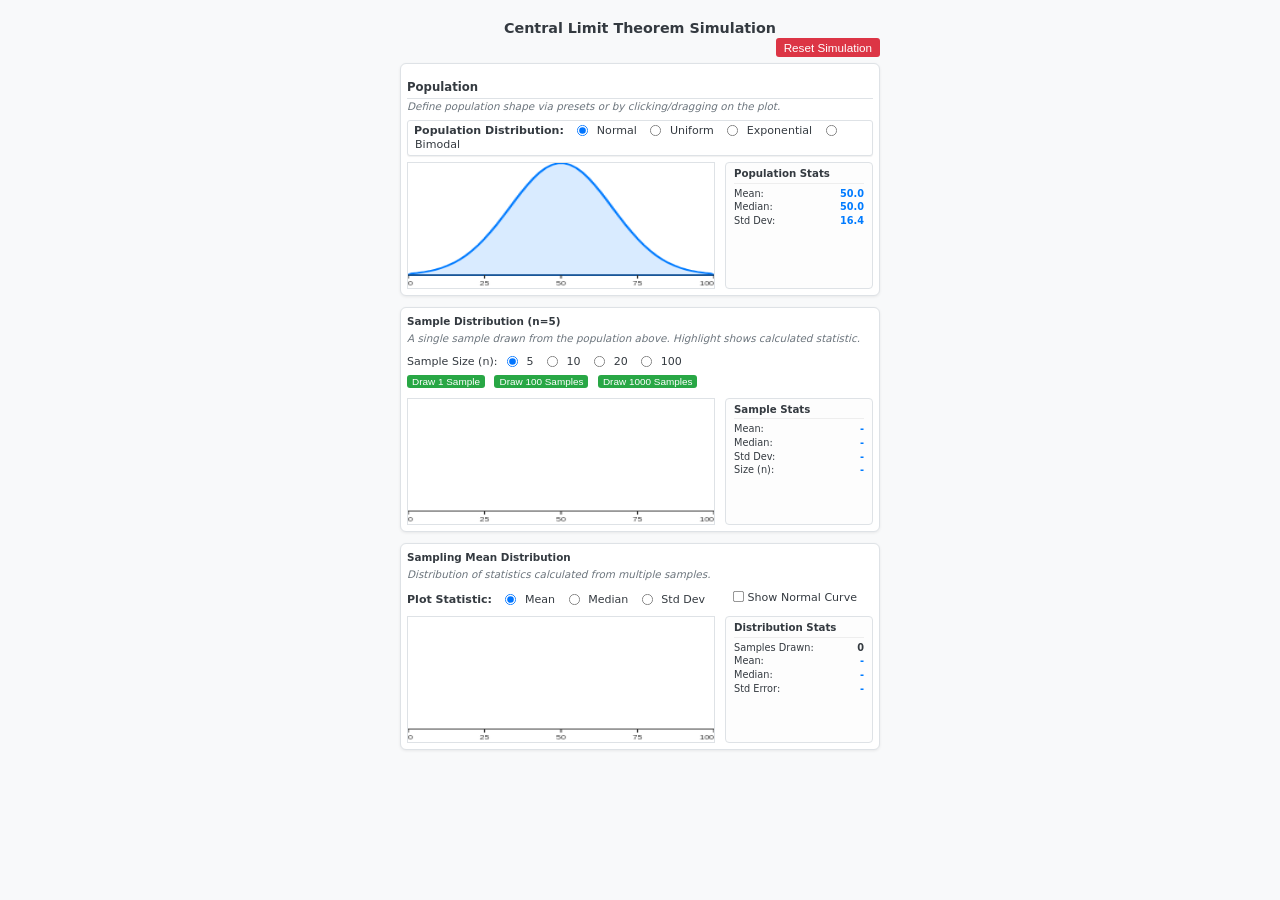
==== index.html @ 5005679d "Create index.html" ====
<!DOCTYPE html>
<html lang="en">
<head>
    <meta charset="UTF-8">
    <meta name="viewport" content="width=device-width, initial-scale=1.0">
    <title>CLT Simulation - Formatted</title>
    <link rel="stylesheet" href="clt.css">
</head>
<body>
    <!-- HTML Content -->
    <h1>Central Limit Theorem Simulation</h1>
     <div class="reset-container">
        <button id="resetBtn" class="reset-button">Reset Simulation</button>
    </div>
    <div class="main-container">
        <section class="simulation-section population-section">
            <h2>Population</h2>
            <p class="instructions">Define population shape via presets or by clicking/dragging on the plot.</p>
            <div class="controls" id="presetControls">
                 <span>Population Distribution:</span>
                 <input type="radio" id="presetNormal" name="distType" value="normal" checked> <label for="presetNormal">Normal</label>
                 <input type="radio" id="presetUniform" name="distType" value="uniform"> <label for="presetUniform">Uniform</label>
                 <input type="radio" id="presetExponential" name="distType" value="exponential"> <label for="presetExponential">Exponential</label>
                 <input type="radio" id="presetBimodal" name="distType" value="bimodal"> <label for="presetBimodal">Bimodal</label>
            </div>
            <div class="content-area" id="population-area">
                <div class="canvas-container" id="population-canvas-container">
                    <!-- Adjusted canvas size slightly if needed, but mainly CSS -->
                    <canvas id="populationCanvas" class="population-canvas" width="250" height="145"></canvas>
                </div>
                <div id="populationStatsDisplay" class="stats-display">
                    <h2>Population Stats</h2>
                    <p>Mean: <span id="popMeanVal">-</span></p>
                    <p>Median: <span id="popMedianVal">-</span></p>
                    <p>Std Dev: <span id="popStdDevVal">-</span></p>
                </div>
            </div>
        </section>
        <section class="simulation-section sample-section">
            <h3>Sample Distribution (n=<span id="nValDisplay">5</span>)</h3>
            <p class="instructions">A single sample drawn from the population above. Highlight shows calculated statistic.</p>
            <div class="controls" id="sampleControls">
                <div class="control-group">
                     <span>Sample Size (n):</span>
                     <input type="radio" id="n5" name="sampleSize" value="5" checked> <label for="n5">5</label>
                     <input type="radio" id="n10" name="sampleSize" value="10"> <label for="n10">10</label>
                     <input type="radio" id="n20" name="sampleSize" value="20"> <label for="n20">20</label>
                     <input type="radio" id="n100" name="sampleSize" value="100"> <label for="n100">100</label>
                </div>
                <div class="button-group">
                     <button id="drawSampleBtn">Draw 1 Sample</button>
                     <button id="draw100SamplesBtn">Draw 100 Samples</button>
                     <button id="draw1000SamplesBtn">Draw 1000 Samples</button>
                 </div>
            </div>
            <div class="content-area">
                 <div class="canvas-container">
                    <!-- Adjusted canvas size slightly if needed, but mainly CSS -->
                    <canvas id="sampleCanvas" class="sample-canvas" width="250" height="145"></canvas>
                </div>
                <div id="sampleStatsDisplay" class="stats-display">
                    <h2>Sample Stats</h2>
                    <p>Mean: <span id="sampleMeanVal">-</span></p>
                    <p>Median: <span id="sampleMedianVal">-</span></p>
                    <p>Std Dev: <span id="sampleStdDevVal">-</span></p>
                    <p>Size (n): <span id="sampleNVal">-</span></p>
                </div>
            </div>
        </section>
         <section class="simulation-section sampling-dist-section">
             <h3>Sampling <span id="samplingDistStatName">Mean</span> Distribution</h3>
             <p class="instructions">Distribution of statistics calculated from multiple samples.</p>
            <div class="controls" id="samplingDistControls">
                 <span>Plot Statistic:</span>
                 <span class="stat-select">
                     <input type="radio" id="statMean" name="samplingStat" value="mean" checked> <label for="statMean">Mean</label>
                     <input type="radio" id="statMedian" name="samplingStat" value="median"> <label for="statMedian">Median</label>
                     <input type="radio" id="statStdDev" name="samplingStat" value="stdDev"> <label for="statStdDev">Std Dev</label>
                 </span>
                 <label class="checkbox-label"><input type="checkbox" id="showNormalCurve"> Show Normal Curve</label>
            </div>
            <div class="content-area">
                <div class="canvas-container">
                     <!-- Adjusted canvas size slightly if needed, but mainly CSS -->
                    <canvas id="samplingDistCanvas" class="sampling-dist-canvas" width="250" height="145"></canvas>
                </div>
                <div id="samplingDistStatsDisplay" class="stats-display">
                    <h2>Distribution Stats</h2>
                    <p>Samples Drawn: <span id="samplesDrawnVal" class="count">0</span></p>
                    <p>Mean: <span id="samplingMeanVal">-</span></p>
                    <p>Median: <span id="samplingMedianVal">-</span></p>
                    <p>Std Error: <span id="samplingStdDevVal">-</span></p>
                </div>
            </div>
        </section>
    </div>

   
    <script src="clt.js"></script>

</body>
</html>
---- clt.css ----
:root {
  --primary-color: #007bff;
  --secondary-color: #6c757d;
  --success-color: #28a745;
  --warning-color: #fd7e14;
  --danger-color: #dc3545;
  --highlight-color: #6f42c1;
  --normal-curve-color: #17a2b8;
  --light-bg: #f8f9fa;
  --dark-text: #343a40;
  --medium-text: #6c757d;
  --border-color: #dee2e6;
  --canvas-bg: #ffffff;
  --pop-line-color: var(--primary-color);
  --pop-fill-color: rgba(0, 123, 255, 0.15);
  --sample-bar-fill: var(--success-color);
  --sample-bar-stroke: #1c7430;
  --sampling-bar-fill: var(--success-color);
  --sampling-bar-stroke: #1c7430;
  --anim-marker-color: rgba(40, 167, 69, 0.8);
}

body {
  font-family: system-ui, -apple-system, "Segoe UI", Roboto, "Helvetica Neue", Arial, sans-serif;
  line-height: 1.3;
  padding: 1px;
  background-color: var(--light-bg);
  color: var(--dark-text);
  display: flex;
  flex-direction: column;
  align-items: center;
  font-size: 13px;
}

h1 {
  font-size: 1.1em;
  margin-bottom: 1px;
  text-align: center;
  width: 100%;
  color: var(--dark-text);
  font-weight: 600;
}

h2 {
  font-size: 0.9em;
  margin-bottom: 1px;
  text-align: left;
  width: 100%;
  font-weight: 600;
  color: var(--dark-text);
  border-bottom: 1px solid var(--border-color);
  padding-bottom: 3px;
}

h3 {
  font-size: 0.8em;
  margin-bottom: 3px;
  margin-top: 1px;
  text-align: left;
  width: 100%;
  font-weight: 600;
  color: var(--dark-text);
}

.main-container {
  display: flex;
  flex-direction: column;
  align-items: stretch;
  width: 100%;
  max-width: 480px;
  gap: 1px;
}

.simulation-section {
  background-color: var(--canvas-bg);
  padding: 6px;
  border-radius: 6px;
  box-shadow: 0 1px 3px rgba(0, 0, 0, 0.07);
  border: 1px solid var(--border-color);
  margin-bottom: 10px;
}

.reset-container {
  width: 100%;
  max-width: 480px;
  text-align: right;
  margin-bottom: 6px;
  box-sizing: border-box;
  padding-right: 0;
}

.reset-button {
  padding: 3px 8px;
  font-size: 0.9em;
  cursor: pointer;
  background-color: var(--danger-color);
  color: white;
  border: none;
  border-radius: 3px;
  transition: background-color 0.2s ease;
}

.reset-button:hover {
  background-color: #c82333;
}

.reset-button:disabled {
  background-color: #ccc;
  cursor: not-allowed;
}

.controls {
  background-color: #ffffff;
  padding: 3px 6px;
  border-radius: 3px;
  border: 1px solid #dee2e6;
  box-shadow: 0 1px 1px rgba(0, 0, 0, 0.06);
  text-align: left;
  margin-bottom: 6px;
  width: 100%;
  box-sizing: border-box;
  font-size: 0.85em;
}

#sampleControls,
#samplingDistControls {
  background-color: transparent;
  border: none;
  box-shadow: none;
  padding: 4px 0;
  margin-bottom: 5px;
}

.controls label {
  margin: 0 4px 0 1px;
  cursor: pointer;
  display: inline-flex;
  align-items: center;
  white-space: nowrap;
}

.controls input[type="radio"],
.controls input[type="checkbox"] {
  margin-right: 3px;
  cursor: pointer;
  vertical-align: middle;
  transform: scale(0.85);
  margin-top: -1px;
}

.controls > span:first-of-type {
  font-weight: 600;
  margin-right: 4px;
  flex-shrink: 0;
}

.control-group {
  margin-bottom: 5px;
}

.button-group {
  margin-top: 5px;
  text-align: left;
}

#sampleControls .button-group button {
  padding: 1px 5px;
  font-size: 0.9em;
  cursor: pointer;
  background-color: var(--success-color);
  color: white;
  border: none;
  border-radius: 3px;
  margin-right: 6px;
  margin-left: 0;
  transition: background-color 0.2s ease;
}

#sampleControls .button-group button:disabled {
  background-color: #ccc;
  cursor: not-allowed;
}

#sampleControls .button-group button:hover:not(:disabled) {
  background-color: #218838;
}

.controls .checkbox-label {
  margin-left: 15px;
}

.content-area {
  display: flex;
  flex-wrap: nowrap;
  justify-content: space-between;
  align-items: flex-start;
  gap: 10px;
  width: 100%;
}

.canvas-container {
  position: relative;
  flex-grow: 1;
  min-width: 0;
  display: flex;
  justify-content: center;
  max-width: 80%;
}

.population-canvas,
.sample-canvas,
.sampling-dist-canvas {
  border: 1px solid var(--border-color);
  background-color: var(--canvas-bg);
  width: 100%;
  height: 125px;
  box-shadow: 0 1px 2px rgba(0, 0, 0, 0.05) inset;
  display: block;
  max-width: none;
}

.population-canvas {
  cursor: crosshair;
}

.sample-canvas,
.sampling-dist-canvas {
  cursor: default;
}

.stats-display {
  border: 1px solid var(--border-color);
  padding: 4px 8px;
  background-color: #fdfdfd;
  border-radius: 4px;
  width: 130px;
  min-width: 115px;
  box-shadow: none;
  flex-shrink: 0;
  font-size: 0.75em;
  align-self: stretch;
}

.stats-display h2 {
  margin-top: 0;
  font-size: 1.05em;
  border-bottom: 1px solid #eee;
  padding-bottom: 2px;
  margin-bottom: 4px;
  font-weight: 600;
}

.stats-display p {
  margin: 1px 0;
  clear: both;
  display: flex;
  justify-content: space-between;
}

.stats-display span {
  font-weight: bold;
  color: var(--primary-color);
  text-align: right;
}

.stats-display .count {
  font-weight: bold;
  color: var(--dark-text);
}

p.instructions {
  text-align: left;
  margin: 0 0 6px 0;
  color: var(--medium-text);
  font-style: italic;
  font-size: 0.8em;
  width: 100%;
}

@media (max-width: 500px) {
  body {
    font-size: 12px;
  }

  .main-container {
    max-width: 97%;
    gap: 8px;
  }

  .reset-container {
    padding-right: 0;
    margin-bottom: 6px;
  }

  .simulation-section {
    padding: 10px;
  }

  .content-area {
    flex-wrap: wrap;
    gap: 8px;
  }

  .canvas-container {
    width: 100%;
    max-width: none;
    margin-bottom: 8px;
    flex-grow: 0;
  }

  .population-canvas,
  .sample-canvas,
  .sampling-dist-canvas {
    width: 100%;
    max-width: none;
    height: auto;
    aspect-ratio: 2 / 1;
  }

  .stats-display {
    width: 100%;
    max-width: none;
    min-width: 0;
    margin-top: 5px;
    align-self: auto;
    width: auto;
  }

  .controls {
    font-size: 0.9em;
    padding: 4px 0;
  }

  #presetControls {
    background-color: #ffffff;
    padding: 3px 6px;
    border-radius: 3px;
    border: 1px solid #dee2e6;
    box-shadow: 0 1px 1px rgba(0, 0, 0, 0.06);
  }

  h1 {
    font-size: 1.1em;
  }

  h2 {
    font-size: 0.9em;
  }

  h3 {
    font-size: 0.85em;
  }

  .button-group {
    margin-top: 6px;
    text-align: center;
  }

  #sampleControls .button-group button {
    margin-right: 4px;
    padding: 2px 5px;
  }

  .controls label {
    margin-right: 2px;
  }

  .controls .checkbox-label {
    margin-left: 10px;
  }

  .reset-button {
    font-size: 0.9em;
    padding: 3px 8px;
  }
}
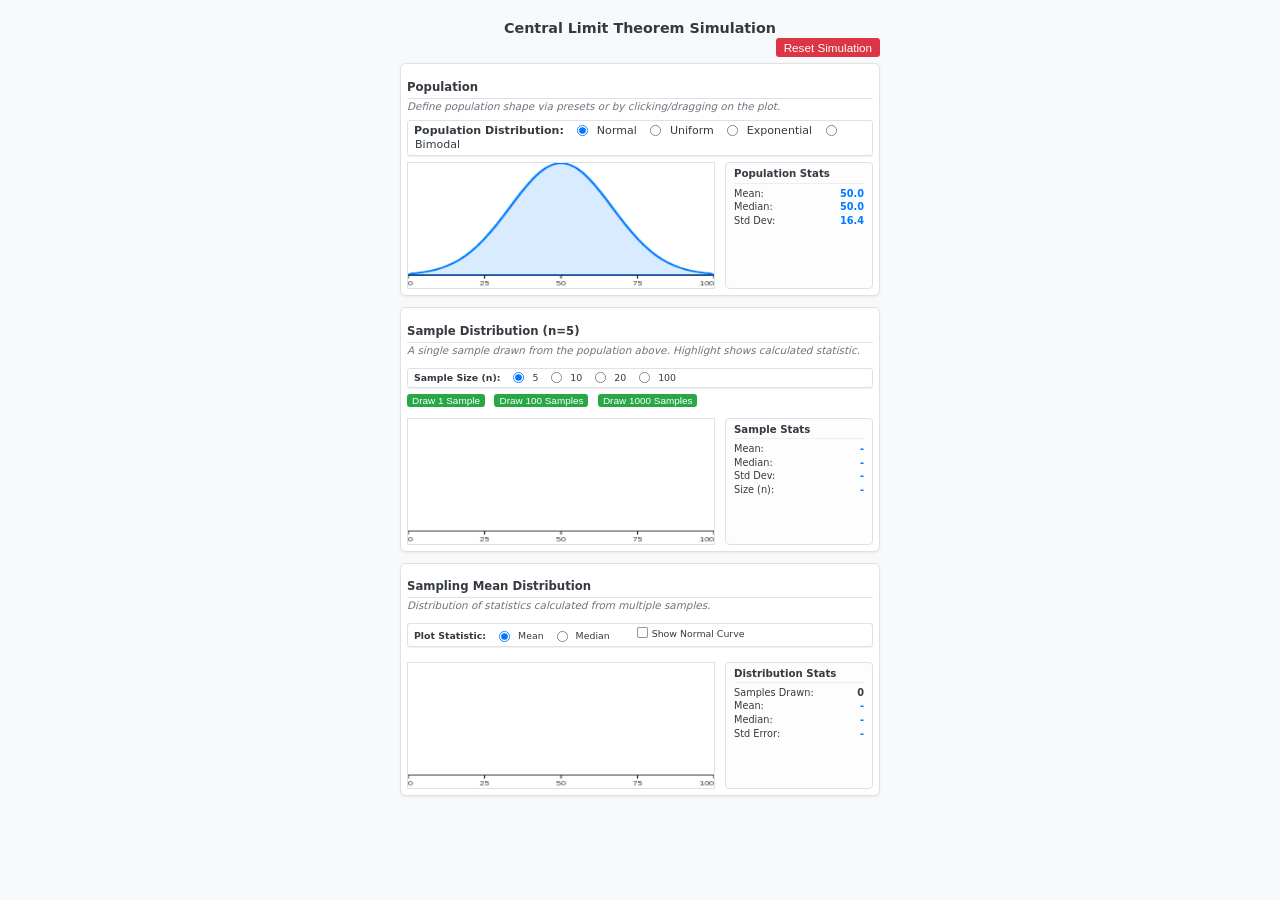
==== commit c9e935d8: "Update index.html box around sample" ====
--- a/index.html
+++ b/index.html
@@ -37,10 +37,10 @@
             </div>
         </section>
         <section class="simulation-section sample-section">
-            <h3>Sample Distribution (n=<span id="nValDisplay">5</span>)</h3>
+            <h2>Sample Distribution (n=<span id="nValDisplay">5</span>)</h2>
             <p class="instructions">A single sample drawn from the population above. Highlight shows calculated statistic.</p>
             <div class="controls" id="sampleControls">
-                <div class="control-group">
+                <div class="controls">
                      <span>Sample Size (n):</span>
                      <input type="radio" id="n5" name="sampleSize" value="5" checked> <label for="n5">5</label>
                      <input type="radio" id="n10" name="sampleSize" value="10"> <label for="n10">10</label>
@@ -68,16 +68,16 @@
             </div>
         </section>
          <section class="simulation-section sampling-dist-section">
-             <h3>Sampling <span id="samplingDistStatName">Mean</span> Distribution</h3>
+             <h2>Sampling <span id="samplingDistStatName">Mean</span> Distribution</h2>
              <p class="instructions">Distribution of statistics calculated from multiple samples.</p>
             <div class="controls" id="samplingDistControls">
+                <div class="controls">
                  <span>Plot Statistic:</span>
-                 <span class="stat-select">
                      <input type="radio" id="statMean" name="samplingStat" value="mean" checked> <label for="statMean">Mean</label>
                      <input type="radio" id="statMedian" name="samplingStat" value="median"> <label for="statMedian">Median</label>
-                     <input type="radio" id="statStdDev" name="samplingStat" value="stdDev"> <label for="statStdDev">Std Dev</label>
-                 </span>
+
                  <label class="checkbox-label"><input type="checkbox" id="showNormalCurve"> Show Normal Curve</label>
+                 </div>
             </div>
             <div class="content-area">
                 <div class="canvas-container">
@@ -95,8 +95,8 @@
         </section>
     </div>
 
-   
-    <script src="clt.js"></script>
+    <script src="clt.js">
+     </script>
 
 </body>
 </html>
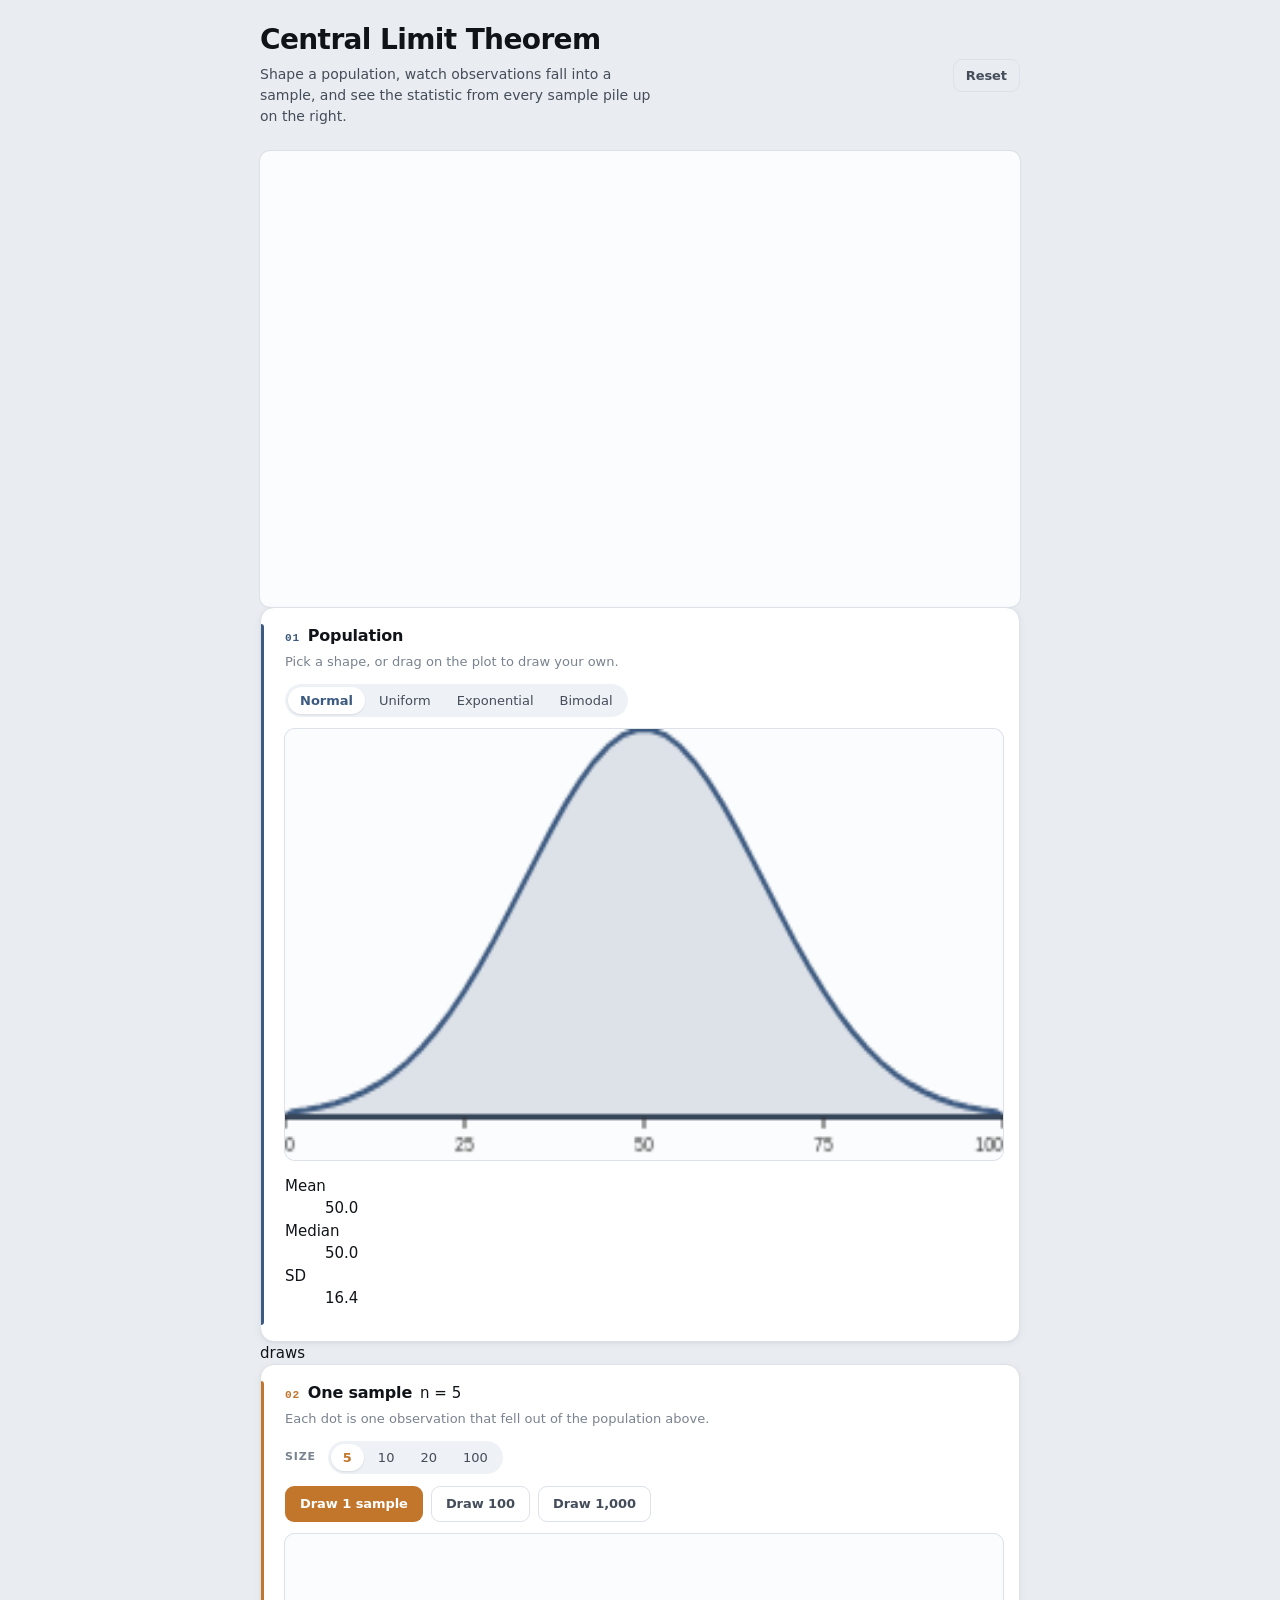
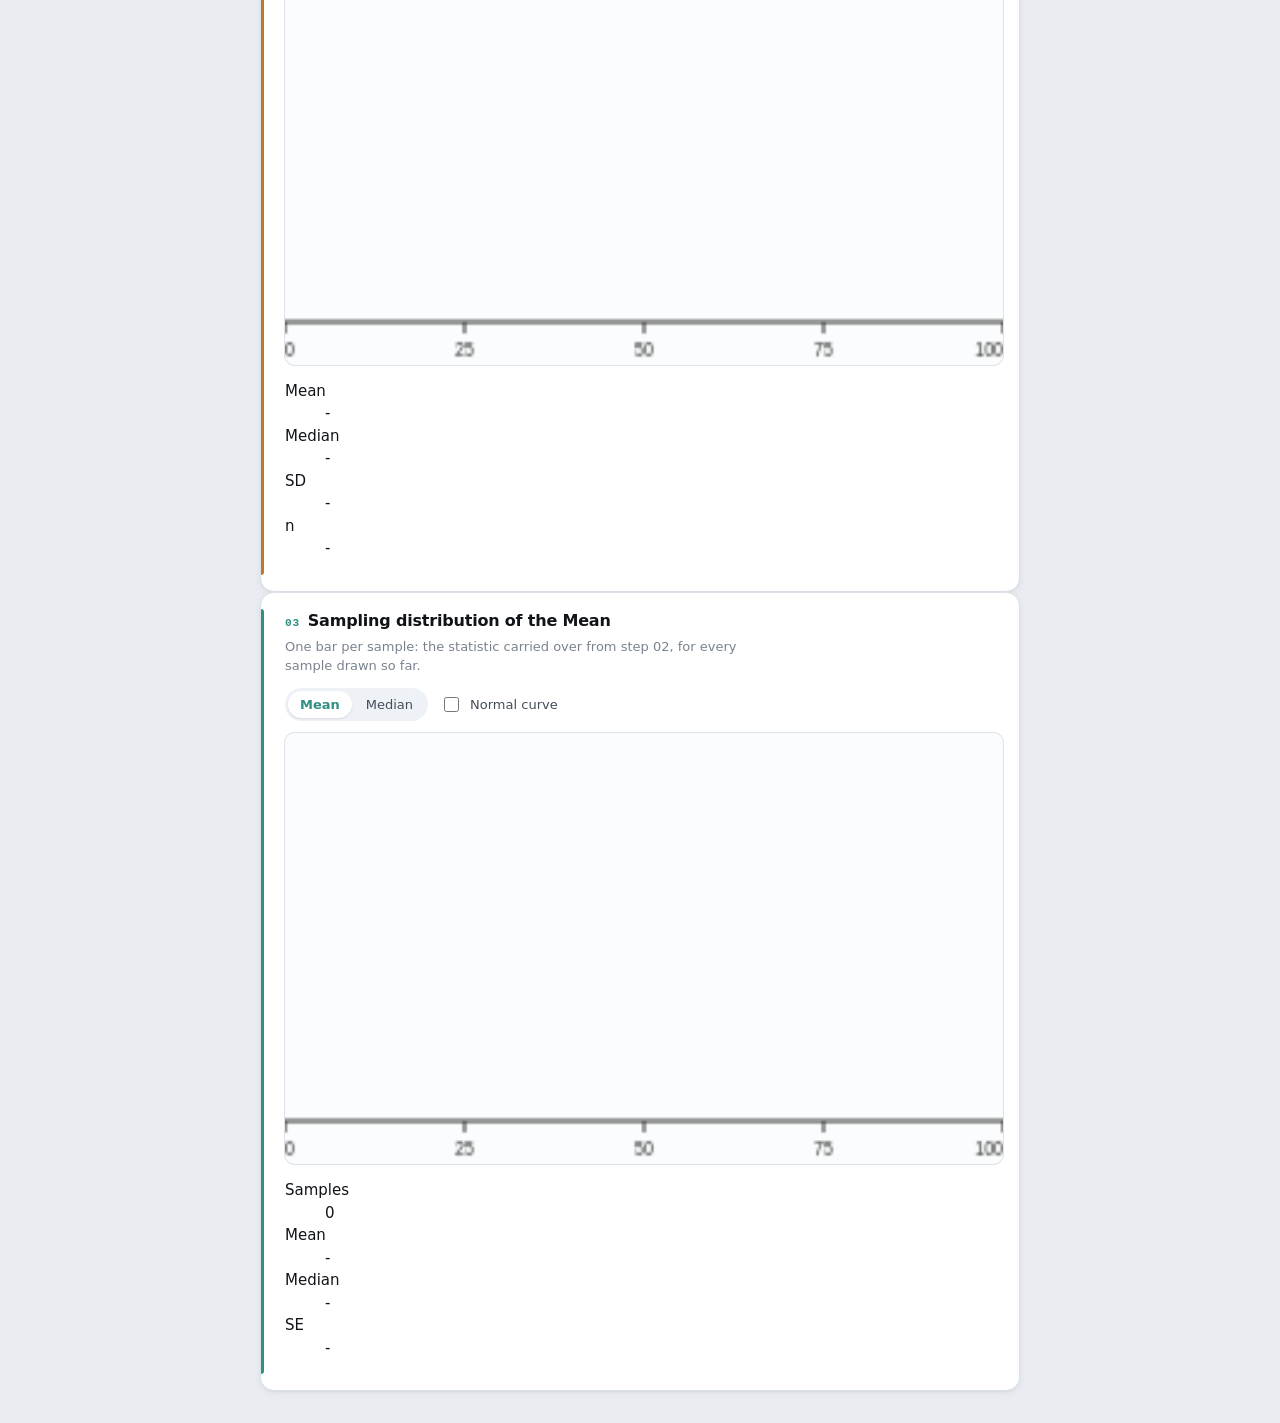
==== commit 537eb0ae: "Update index.html" ====
--- a/index.html
+++ b/index.html
@@ -1,102 +1,129 @@
 <!DOCTYPE html>
 <html lang="en">
 <head>
-    <meta charset="UTF-8">
-    <meta name="viewport" content="width=device-width, initial-scale=1.0">
-    <title>CLT Simulation - Formatted</title>
-    <link rel="stylesheet" href="clt.css">
+<meta charset="UTF-8">
+<meta name="viewport" content="width=device-width, initial-scale=1.0">
+<title>Central Limit Theorem — simulation</title>
+<link rel="stylesheet" href="clt.css">
 </head>
 <body>
-    <!-- HTML Content -->
-    <h1>Central Limit Theorem Simulation</h1>
-     <div class="reset-container">
-        <button id="resetBtn" class="reset-button">Reset Simulation</button>
+
+<div class="shell">
+
+  <header class="masthead">
+    <div class="masthead__text">
+      <h1>Central Limit Theorem</h1>
+      <p class="tagline">Shape a population, watch observations fall into a sample, and see the statistic from every sample pile up on the right.</p>
     </div>
-    <div class="main-container">
-        <section class="simulation-section population-section">
-            <h2>Population</h2>
-            <p class="instructions">Define population shape via presets or by clicking/dragging on the plot.</p>
-            <div class="controls" id="presetControls">
-                 <span>Population Distribution:</span>
-                 <input type="radio" id="presetNormal" name="distType" value="normal" checked> <label for="presetNormal">Normal</label>
-                 <input type="radio" id="presetUniform" name="distType" value="uniform"> <label for="presetUniform">Uniform</label>
-                 <input type="radio" id="presetExponential" name="distType" value="exponential"> <label for="presetExponential">Exponential</label>
-                 <input type="radio" id="presetBimodal" name="distType" value="bimodal"> <label for="presetBimodal">Bimodal</label>
+    <button id="resetBtn" class="btn btn--ghost" type="button">Reset</button>
+  </header>
+
+  <div class="workbench" id="workbench">
+
+    <!-- Particles travel across this layer, above the cards -->
+    <canvas id="flightLayer" class="flight-layer" aria-hidden="true"></canvas>
+
+    <!-- Left column: the draw -->
+    <div class="column">
+
+      <section class="stage stage--population">
+        <div class="stage__head">
+          <span class="stage__step">01</span>
+          <h2>Population</h2>
+        </div>
+        <p class="instructions">Pick a shape, or drag on the plot to draw your own.</p>
+
+        <div class="control-row" id="presetControls">
+          <div class="chips">
+            <input type="radio" id="presetNormal" name="distType" value="normal" checked><label for="presetNormal">Normal</label>
+            <input type="radio" id="presetUniform" name="distType" value="uniform"><label for="presetUniform">Uniform</label>
+            <input type="radio" id="presetExponential" name="distType" value="exponential"><label for="presetExponential">Exponential</label>
+            <input type="radio" id="presetBimodal" name="distType" value="bimodal"><label for="presetBimodal">Bimodal</label>
+          </div>
+        </div>
+
+        <canvas id="populationCanvas" class="population-canvas" aria-label="Population distribution"></canvas>
+
+        <dl class="statbar statbar--population">
+          <div class="stat"><dt>Mean</dt><dd id="popMeanVal">-</dd></div>
+          <div class="stat"><dt>Median</dt><dd id="popMedianVal">-</dd></div>
+          <div class="stat"><dt>SD</dt><dd id="popStdDevVal">-</dd></div>
+        </dl>
+      </section>
+
+      <div class="connector" aria-hidden="true">
+        <span class="connector__line"></span>
+        <span class="connector__label">draws</span>
+        <span class="connector__line"></span>
+      </div>
+
+      <section class="stage stage--sample">
+        <div class="stage__head">
+          <span class="stage__step">02</span>
+          <h2>One sample</h2>
+          <span class="stage__meta">n = <span id="nValDisplay">5</span></span>
+        </div>
+        <p class="instructions">Each dot is one observation that fell out of the population above.</p>
+
+        <div id="sampleControls">
+          <div class="control-row">
+            <span class="control-label">Size</span>
+            <div class="chips">
+              <input type="radio" id="n5" name="sampleSize" value="5" checked><label for="n5">5</label>
+              <input type="radio" id="n10" name="sampleSize" value="10"><label for="n10">10</label>
+              <input type="radio" id="n20" name="sampleSize" value="20"><label for="n20">20</label>
+              <input type="radio" id="n100" name="sampleSize" value="100"><label for="n100">100</label>
             </div>
-            <div class="content-area" id="population-area">
-                <div class="canvas-container" id="population-canvas-container">
-                    <!-- Adjusted canvas size slightly if needed, but mainly CSS -->
-                    <canvas id="populationCanvas" class="population-canvas" width="250" height="145"></canvas>
-                </div>
-                <div id="populationStatsDisplay" class="stats-display">
-                    <h2>Population Stats</h2>
-                    <p>Mean: <span id="popMeanVal">-</span></p>
-                    <p>Median: <span id="popMedianVal">-</span></p>
-                    <p>Std Dev: <span id="popStdDevVal">-</span></p>
-                </div>
-            </div>
-        </section>
-        <section class="simulation-section sample-section">
-            <h2>Sample Distribution (n=<span id="nValDisplay">5</span>)</h2>
-            <p class="instructions">A single sample drawn from the population above. Highlight shows calculated statistic.</p>
-            <div class="controls" id="sampleControls">
-                <div class="controls">
-                     <span>Sample Size (n):</span>
-                     <input type="radio" id="n5" name="sampleSize" value="5" checked> <label for="n5">5</label>
-                     <input type="radio" id="n10" name="sampleSize" value="10"> <label for="n10">10</label>
-                     <input type="radio" id="n20" name="sampleSize" value="20"> <label for="n20">20</label>
-                     <input type="radio" id="n100" name="sampleSize" value="100"> <label for="n100">100</label>
-                </div>
-                <div class="button-group">
-                     <button id="drawSampleBtn">Draw 1 Sample</button>
-                     <button id="draw100SamplesBtn">Draw 100 Samples</button>
-                     <button id="draw1000SamplesBtn">Draw 1000 Samples</button>
-                 </div>
-            </div>
-            <div class="content-area">
-                 <div class="canvas-container">
-                    <!-- Adjusted canvas size slightly if needed, but mainly CSS -->
-                    <canvas id="sampleCanvas" class="sample-canvas" width="250" height="145"></canvas>
-                </div>
-                <div id="sampleStatsDisplay" class="stats-display">
-                    <h2>Sample Stats</h2>
-                    <p>Mean: <span id="sampleMeanVal">-</span></p>
-                    <p>Median: <span id="sampleMedianVal">-</span></p>
-                    <p>Std Dev: <span id="sampleStdDevVal">-</span></p>
-                    <p>Size (n): <span id="sampleNVal">-</span></p>
-                </div>
-            </div>
-        </section>
-         <section class="simulation-section sampling-dist-section">
-             <h2>Sampling <span id="samplingDistStatName">Mean</span> Distribution</h2>
-             <p class="instructions">Distribution of statistics calculated from multiple samples.</p>
-            <div class="controls" id="samplingDistControls">
-                <div class="controls">
-                 <span>Plot Statistic:</span>
-                     <input type="radio" id="statMean" name="samplingStat" value="mean" checked> <label for="statMean">Mean</label>
-                     <input type="radio" id="statMedian" name="samplingStat" value="median"> <label for="statMedian">Median</label>
+          </div>
+          <div class="button-group">
+            <button id="drawSampleBtn" class="btn btn--primary" type="button">Draw 1 sample</button>
+            <button id="draw100SamplesBtn" class="btn btn--secondary" type="button">Draw 100</button>
+            <button id="draw1000SamplesBtn" class="btn btn--secondary" type="button">Draw 1,000</button>
+          </div>
+        </div>
 
-                 <label class="checkbox-label"><input type="checkbox" id="showNormalCurve"> Show Normal Curve</label>
-                 </div>
-            </div>
-            <div class="content-area">
-                <div class="canvas-container">
-                     <!-- Adjusted canvas size slightly if needed, but mainly CSS -->
-                    <canvas id="samplingDistCanvas" class="sampling-dist-canvas" width="250" height="145"></canvas>
-                </div>
-                <div id="samplingDistStatsDisplay" class="stats-display">
-                    <h2>Distribution Stats</h2>
-                    <p>Samples Drawn: <span id="samplesDrawnVal" class="count">0</span></p>
-                    <p>Mean: <span id="samplingMeanVal">-</span></p>
-                    <p>Median: <span id="samplingMedianVal">-</span></p>
-                    <p>Std Error: <span id="samplingStdDevVal">-</span></p>
-                </div>
-            </div>
-        </section>
+        <canvas id="sampleCanvas" class="sample-canvas" aria-label="Observations in the current sample"></canvas>
+
+        <dl class="statbar statbar--sample">
+          <div class="stat"><dt>Mean</dt><dd id="sampleMeanVal">-</dd></div>
+          <div class="stat"><dt>Median</dt><dd id="sampleMedianVal">-</dd></div>
+          <div class="stat"><dt>SD</dt><dd id="sampleStdDevVal">-</dd></div>
+          <div class="stat"><dt>n</dt><dd id="sampleNVal">-</dd></div>
+        </dl>
+      </section>
     </div>
 
-    <script src="clt.js">
-     </script>
+    <!-- Right column: the result -->
+    <div class="column">
+      <section class="stage stage--sampling">
+        <div class="stage__head">
+          <span class="stage__step">03</span>
+          <h2>Sampling distribution of the <span id="samplingDistStatName">Mean</span></h2>
+        </div>
+        <p class="instructions">One bar per sample: the statistic carried over from step 02, for every sample drawn so far.</p>
 
+        <div class="control-row" id="samplingDistControls">
+          <div class="chips">
+            <input type="radio" id="statMean" name="samplingStat" value="mean" checked><label for="statMean">Mean</label>
+            <input type="radio" id="statMedian" name="samplingStat" value="median"><label for="statMedian">Median</label>
+          </div>
+          <label class="toggle"><input type="checkbox" id="showNormalCurve"> Normal curve</label>
+        </div>
+
+        <canvas id="samplingDistCanvas" class="sampling-dist-canvas" aria-label="Distribution of the sample statistic"></canvas>
+
+        <dl class="statbar statbar--sampling">
+          <div class="stat"><dt>Samples</dt><dd id="samplesDrawnVal" class="count">0</dd></div>
+          <div class="stat"><dt>Mean</dt><dd id="samplingMeanVal">-</dd></div>
+          <div class="stat"><dt>Median</dt><dd id="samplingMedianVal">-</dd></div>
+          <div class="stat"><dt>SE</dt><dd id="samplingStdDevVal">-</dd></div>
+        </dl>
+      </section>
+    </div>
+
+  </div>
+</div>
+
+<script src="clt.js"></script>
 </body>
 </html>
--- a/clt.css
+++ b/clt.css
@@ -1,376 +1,447 @@
+/* ============================================================
+   Central Limit Theorem simulation
+   Design tokens
+   ============================================================ */
+
 :root {
-  --primary-color: #007bff;
-  --secondary-color: #6c757d;
-  --success-color: #28a745;
-  --warning-color: #fd7e14;
-  --danger-color: #dc3545;
-  --highlight-color: #6f42c1;
-  --normal-curve-color: #17a2b8;
-  --light-bg: #f8f9fa;
-  --dark-text: #343a40;
-  --medium-text: #6c757d;
-  --border-color: #dee2e6;
-  --canvas-bg: #ffffff;
-  --pop-line-color: var(--primary-color);
-  --pop-fill-color: rgba(0, 123, 255, 0.15);
-  --sample-bar-fill: var(--success-color);
-  --sample-bar-stroke: #1c7430;
-  --sampling-bar-fill: var(--success-color);
-  --sampling-bar-stroke: #1c7430;
-  --anim-marker-color: rgba(40, 167, 69, 0.8);
-}
+  color-scheme: light dark;
+
+  /* Ink & paper */
+  --ink:        #101418;
+  --ink-2:      #444d59;
+  --ink-3:      #79838f;
+  --paper:      #e9ecf0;
+  --panel:      #ffffff;
+  --line:       #dde2e8;
+  --line-soft:  #eef1f5;
+
+  /* Stage accents — population / sample / sampling distribution */
+  --pop:        #3d5a80;
+  --sample:     #c2762c;
+  --sampling:   #2f8f82;
+  --curve:      #a8324f;
+
+  /* Canvas variables consumed by clt.js */
+  --canvas-bg:            #fbfcfd;
+  --axis-color:           #9aa4b0;
+  --pop-line-color:       var(--pop);
+  --pop-fill-color:       rgba(61, 90, 128, 0.16);
+  --sample-bar-fill:      #d68a3c;
+  --sample-bar-stroke:    #a6631f;
+  --sampling-bar-fill:    #45a99b;
+  --sampling-bar-stroke:  #2a7f73;
+  --highlight-color:      var(--sampling);
+  --normal-curve-color:   var(--curve);
+  --anim-marker-color:    rgba(194, 118, 44, 0.9);
+
+  /* Type */
+  --font-ui: ui-sans-serif, system-ui, -apple-system, "Segoe UI", Roboto,
+             "Helvetica Neue", Arial, sans-serif;
+  --font-num: ui-monospace, "SF Mono", "Cascadia Mono", "Roboto Mono",
+              "JetBrains Mono", Menlo, Consolas, monospace;
+
+  /* Space & shape */
+  --s1: 4px;  --s2: 8px;  --s3: 12px; --s4: 16px; --s5: 24px; --s6: 32px;
+  --r-card: 14px;
+  --r-ctl: 9px;
+  --shadow: 0 1px 2px rgba(16, 24, 40, 0.04), 0 2px 8px rgba(16, 24, 40, 0.05);
+}
+
+@media (prefers-color-scheme: dark) {
+  :root {
+    --ink:       #e7ebf0;
+    --ink-2:     #aeb8c4;
+    --ink-3:     #7f8a97;
+    --paper:     #10141a;
+    --panel:     #171d25;
+    --line:      #262f3a;
+    --line-soft: #1e2630;
+
+    --pop:      #7ba3cc;
+    --sample:   #e0a35d;
+    --sampling: #57c3b3;
+    --curve:    #e8768f;
+
+    --canvas-bg:           #111721;
+    --axis-color:          #55616f;
+    --pop-fill-color:      rgba(123, 163, 204, 0.18);
+    --sample-bar-fill:     #c98735;
+    --sample-bar-stroke:   #e6ac66;
+    --sampling-bar-fill:   #2f8f82;
+    --sampling-bar-stroke: #57c3b3;
+    --anim-marker-color:   rgba(224, 163, 93, 0.9);
+    --shadow: 0 1px 2px rgba(0, 0, 0, 0.3), 0 2px 10px rgba(0, 0, 0, 0.25);
+  }
+}
+
+/* ============================================================
+   Base
+   ============================================================ */
+
+*, *::before, *::after { box-sizing: border-box; }
 
 body {
-  font-family: system-ui, -apple-system, "Segoe UI", Roboto, "Helvetica Neue", Arial, sans-serif;
-  line-height: 1.3;
-  padding: 1px;
-  background-color: var(--light-bg);
-  color: var(--dark-text);
+  margin: 0;
+  padding: var(--s5) var(--s4) var(--s6);
+  font-family: var(--font-ui);
+  font-size: 15px;
+  line-height: 1.5;
+  color: var(--ink);
+  background: var(--paper);
+  -webkit-font-smoothing: antialiased;
+}
+
+.shell {
+  width: 100%;
+  max-width: 760px;
+  margin: 0 auto;
+}
+
+/* ============================================================
+   Masthead
+   ============================================================ */
+
+.masthead {
   display: flex;
-  flex-direction: column;
+  align-items: flex-start;
+  gap: var(--s4);
+  margin-bottom: var(--s5);
+}
+
+.masthead__text { flex: 1 1 auto; min-width: 0; }
+
+h1 {
+  margin: 0;
+  font-size: clamp(1.35rem, 1.05rem + 1.3vw, 1.75rem);
+  font-weight: 640;
+  letter-spacing: -0.022em;
+  line-height: 1.15;
+}
+
+.tagline {
+  margin: var(--s2) 0 0;
+  max-width: 46ch;
+  font-size: 0.875rem;
+  color: var(--ink-2);
+}
+
+/* ============================================================
+   Stage rail — the three panels are a pipeline, so number them
+   ============================================================ */
+
+.stages {
+  display: grid;
+  gap: var(--s4);
+}
+
+.stage {
+  position: relative;
+  padding: var(--s4) var(--s4) var(--s4) var(--s5);
+  background: var(--panel);
+  border: 1px solid var(--line);
+  border-radius: var(--r-card);
+  box-shadow: var(--shadow);
+}
+
+/* Accent spine, coloured per stage */
+.stage::before {
+  content: "";
+  position: absolute;
+  inset: var(--s4) auto var(--s4) 0;
+  width: 3px;
+  border-radius: 0 3px 3px 0;
+  background: var(--stage-accent, var(--ink-3));
+}
+
+.stage--population       { --stage-accent: var(--pop); }
+.stage--sample           { --stage-accent: var(--sample); }
+.stage--sampling         { --stage-accent: var(--sampling); }
+
+.stage__head {
+  display: flex;
+  align-items: baseline;
+  gap: var(--s2);
+  flex-wrap: wrap;
+}
+
+.stage__step {
+  font-family: var(--font-num);
+  font-size: 0.7rem;
+  font-weight: 600;
+  letter-spacing: 0.06em;
+  color: var(--stage-accent);
+}
+
+h2 {
+  margin: 0;
+  font-size: 1rem;
+  font-weight: 620;
+  letter-spacing: -0.012em;
+}
+
+.instructions {
+  margin: var(--s1) 0 var(--s3);
+  max-width: 56ch;
+  font-size: 0.8125rem;
+  color: var(--ink-3);
+}
+
+/* ============================================================
+   Controls
+   ============================================================ */
+
+.control-row {
+  display: flex;
   align-items: center;
-  font-size: 13px;
-}
-
-h1 {
-  font-size: 1.1em;
-  margin-bottom: 1px;
-  text-align: center;
-  width: 100%;
-  color: var(--dark-text);
-  font-weight: 600;
-}
-
-h2 {
-  font-size: 0.9em;
-  margin-bottom: 1px;
-  text-align: left;
-  width: 100%;
-  font-weight: 600;
-  color: var(--dark-text);
-  border-bottom: 1px solid var(--border-color);
-  padding-bottom: 3px;
-}
-
-h3 {
-  font-size: 0.8em;
-  margin-bottom: 3px;
-  margin-top: 1px;
-  text-align: left;
-  width: 100%;
-  font-weight: 600;
-  color: var(--dark-text);
-}
-
-.main-container {
-  display: flex;
-  flex-direction: column;
-  align-items: stretch;
-  width: 100%;
-  max-width: 480px;
-  gap: 1px;
-}
-
-.simulation-section {
-  background-color: var(--canvas-bg);
-  padding: 6px;
-  border-radius: 6px;
-  box-shadow: 0 1px 3px rgba(0, 0, 0, 0.07);
-  border: 1px solid var(--border-color);
-  margin-bottom: 10px;
-}
-
-.reset-container {
-  width: 100%;
-  max-width: 480px;
-  text-align: right;
-  margin-bottom: 6px;
-  box-sizing: border-box;
-  padding-right: 0;
-}
-
-.reset-button {
-  padding: 3px 8px;
-  font-size: 0.9em;
-  cursor: pointer;
-  background-color: var(--danger-color);
-  color: white;
-  border: none;
-  border-radius: 3px;
-  transition: background-color 0.2s ease;
-}
-
-.reset-button:hover {
-  background-color: #c82333;
-}
-
-.reset-button:disabled {
-  background-color: #ccc;
-  cursor: not-allowed;
-}
-
-.controls {
-  background-color: #ffffff;
-  padding: 3px 6px;
-  border-radius: 3px;
-  border: 1px solid #dee2e6;
-  box-shadow: 0 1px 1px rgba(0, 0, 0, 0.06);
-  text-align: left;
-  margin-bottom: 6px;
-  width: 100%;
-  box-sizing: border-box;
-  font-size: 0.85em;
-}
-
-#sampleControls,
-#samplingDistControls {
-  background-color: transparent;
-  border: none;
-  box-shadow: none;
-  padding: 4px 0;
-  margin-bottom: 5px;
-}
-
-.controls label {
-  margin: 0 4px 0 1px;
-  cursor: pointer;
+  flex-wrap: wrap;
+  gap: var(--s2) var(--s3);
+  margin-bottom: var(--s3);
+}
+
+.control-label {
+  font-size: 0.6875rem;
+  font-weight: 650;
+  letter-spacing: 0.075em;
+  text-transform: uppercase;
+  color: var(--ink-3);
+}
+
+/* Segmented chip group built from real radios */
+.chips {
+  display: inline-flex;
+  flex-wrap: wrap;
+  gap: 2px;
+  padding: 3px;
+  background: var(--line-soft);
+  border-radius: 999px;
+}
+
+.chips input[type="radio"] {
+  position: absolute;
+  width: 1px; height: 1px;
+  margin: -1px; padding: 0;
+  overflow: hidden; clip: rect(0 0 0 0);
+  white-space: nowrap; border: 0;
+}
+
+.chips label {
   display: inline-flex;
   align-items: center;
-  white-space: nowrap;
-}
-
-.controls input[type="radio"],
-.controls input[type="checkbox"] {
-  margin-right: 3px;
+  padding: 4px 12px;
+  border-radius: 999px;
+  font-size: 0.8125rem;
+  font-weight: 520;
+  color: var(--ink-2);
   cursor: pointer;
-  vertical-align: middle;
-  transform: scale(0.85);
-  margin-top: -1px;
-}
-
-.controls > span:first-of-type {
-  font-weight: 600;
-  margin-right: 4px;
-  flex-shrink: 0;
-}
-
-.control-group {
-  margin-bottom: 5px;
-}
+  transition: background-color 120ms ease, color 120ms ease;
+}
+
+.chips label:hover { color: var(--ink); }
+
+.chips input:checked + label {
+  background: var(--panel);
+  color: var(--stage-accent, var(--ink));
+  font-weight: 620;
+  box-shadow: 0 1px 2px rgba(16, 24, 40, 0.1);
+}
+
+.chips input:focus-visible + label {
+  outline: 2px solid var(--stage-accent, var(--pop));
+  outline-offset: 2px;
+}
+
+.chips input:disabled + label { opacity: 0.45; cursor: not-allowed; }
+
+/* Checkbox toggle */
+.toggle {
+  display: inline-flex;
+  align-items: center;
+  gap: var(--s2);
+  font-size: 0.8125rem;
+  color: var(--ink-2);
+  cursor: pointer;
+}
+
+.toggle input[type="checkbox"] {
+  accent-color: var(--curve);
+  width: 15px;
+  height: 15px;
+  cursor: pointer;
+}
+
+.toggle:has(input:disabled) { opacity: 0.45; cursor: not-allowed; }
+
+/* ============================================================
+   Buttons
+   ============================================================ */
 
 .button-group {
-  margin-top: 5px;
-  text-align: left;
-}
-
-#sampleControls .button-group button {
-  padding: 1px 5px;
-  font-size: 0.9em;
+  display: flex;
+  flex-wrap: wrap;
+  gap: var(--s2);
+  margin-bottom: var(--s3);
+}
+
+.btn {
+  appearance: none;
+  border: 1px solid transparent;
+  border-radius: var(--r-ctl);
+  padding: 7px 14px;
+  font: inherit;
+  font-size: 0.8125rem;
+  font-weight: 560;
+  letter-spacing: -0.005em;
   cursor: pointer;
-  background-color: var(--success-color);
-  color: white;
-  border: none;
-  border-radius: 3px;
-  margin-right: 6px;
-  margin-left: 0;
-  transition: background-color 0.2s ease;
-}
-
-#sampleControls .button-group button:disabled {
-  background-color: #ccc;
+  transition: background-color 120ms ease, border-color 120ms ease,
+              color 120ms ease, transform 80ms ease;
+}
+
+.btn:active:not(:disabled) { transform: translateY(1px); }
+
+.btn:focus-visible {
+  outline: 2px solid var(--sample);
+  outline-offset: 2px;
+}
+
+.btn--primary {
+  background: var(--sample);
+  color: #fff;
+}
+.btn--primary:hover:not(:disabled) { background: #a6631f; }
+
+.btn--secondary {
+  background: transparent;
+  border-color: var(--line);
+  color: var(--ink-2);
+}
+.btn--secondary:hover:not(:disabled) {
+  border-color: var(--ink-3);
+  color: var(--ink);
+}
+
+.btn--ghost {
+  flex: 0 0 auto;
+  align-self: center;
+  background: transparent;
+  border-color: var(--line);
+  color: var(--ink-2);
+  padding: 6px 12px;
+}
+.btn--ghost:hover:not(:disabled) {
+  border-color: var(--ink-3);
+  color: var(--ink);
+}
+
+.btn:disabled {
+  opacity: 0.4;
   cursor: not-allowed;
-}
-
-#sampleControls .button-group button:hover:not(:disabled) {
-  background-color: #218838;
-}
-
-.controls .checkbox-label {
-  margin-left: 15px;
-}
+  transform: none;
+}
+
+@media (prefers-color-scheme: dark) {
+  .btn--primary { color: #17110a; }
+  .btn--primary:hover:not(:disabled) { background: #eeb46c; }
+}
+
+/* ============================================================
+   Plot + stats
+   ============================================================ */
 
 .content-area {
-  display: flex;
-  flex-wrap: nowrap;
-  justify-content: space-between;
-  align-items: flex-start;
-  gap: 10px;
+  display: grid;
+  grid-template-columns: minmax(0, 1fr) 156px;
+  gap: var(--s4);
+  align-items: stretch;
+}
+
+.canvas-container { min-width: 0; }
+
+canvas {
+  display: block;
   width: 100%;
-}
-
-.canvas-container {
-  position: relative;
-  flex-grow: 1;
-  min-width: 0;
-  display: flex;
-  justify-content: center;
-  max-width: 80%;
-}
-
-.population-canvas,
-.sample-canvas,
-.sampling-dist-canvas {
-  border: 1px solid var(--border-color);
-  background-color: var(--canvas-bg);
-  width: 100%;
-  height: 125px;
-  box-shadow: 0 1px 2px rgba(0, 0, 0, 0.05) inset;
-  display: block;
-  max-width: none;
-}
-
-.population-canvas {
-  cursor: crosshair;
-}
-
-.sample-canvas,
-.sampling-dist-canvas {
-  cursor: default;
-}
-
-.stats-display {
-  border: 1px solid var(--border-color);
-  padding: 4px 8px;
-  background-color: #fdfdfd;
-  border-radius: 4px;
-  width: 130px;
-  min-width: 115px;
-  box-shadow: none;
-  flex-shrink: 0;
-  font-size: 0.75em;
-  align-self: stretch;
-}
-
-.stats-display h2 {
-  margin-top: 0;
-  font-size: 1.05em;
-  border-bottom: 1px solid #eee;
-  padding-bottom: 2px;
-  margin-bottom: 4px;
-  font-weight: 600;
-}
-
-.stats-display p {
-  margin: 1px 0;
-  clear: both;
-  display: flex;
-  justify-content: space-between;
-}
-
-.stats-display span {
-  font-weight: bold;
-  color: var(--primary-color);
+  /* Match the drawing surface ratio so nothing is stretched */
+  aspect-ratio: 5 / 3;
+  background: var(--canvas-bg);
+  /* Ring instead of a border: keeps the element box identical to the
+     drawing surface, so pointer mapping and DPI sizing stay exact. */
+  box-shadow: 0 0 0 1px var(--line);
+  border-radius: 10px;
+  touch-action: none;
+}
+
+.population-canvas { cursor: crosshair; }
+.population-canvas.is-locked { cursor: not-allowed; }
+
+.stats {
+  align-self: start;
+  padding: var(--s3);
+  background: var(--line-soft);
+  border-radius: 10px;
+}
+
+.stats__title {
+  margin: 0 0 var(--s2);
+  font-size: 0.6875rem;
+  font-weight: 650;
+  letter-spacing: 0.075em;
+  text-transform: uppercase;
+  color: var(--ink-3);
+}
+
+.stats dl {
+  display: grid;
+  grid-template-columns: 1fr auto;
+  gap: var(--s1) var(--s2);
+  margin: 0;
+  align-items: baseline;
+}
+
+.stats dt {
+  font-size: 0.75rem;
+  color: var(--ink-3);
+}
+
+.stats dd {
+  margin: 0;
+  font-family: var(--font-num);
+  font-size: 0.8125rem;
+  font-weight: 550;
+  font-variant-numeric: tabular-nums;
   text-align: right;
-}
-
-.stats-display .count {
-  font-weight: bold;
-  color: var(--dark-text);
-}
-
-p.instructions {
-  text-align: left;
-  margin: 0 0 6px 0;
-  color: var(--medium-text);
-  font-style: italic;
-  font-size: 0.8em;
-  width: 100%;
-}
-
-@media (max-width: 500px) {
-  body {
-    font-size: 12px;
+  color: var(--ink);
+}
+
+.stats--population dd { color: var(--pop); }
+.stats--sample dd     { color: var(--sample); }
+.stats--sampling dd   { color: var(--sampling); }
+.stats dd.count       { color: var(--ink); }
+
+/* ============================================================
+   Responsive
+   ============================================================ */
+
+@media (max-width: 620px) {
+  body { padding: var(--s4) var(--s3) var(--s5); }
+
+  .masthead { flex-wrap: wrap; }
+
+  .stage { padding-left: var(--s4); }
+
+  .content-area {
+    grid-template-columns: 1fr;
+    gap: var(--s3);
   }
 
-  .main-container {
-    max-width: 97%;
-    gap: 8px;
+  canvas { aspect-ratio: 3 / 2; }
+
+  .stats dl {
+    grid-template-columns: repeat(auto-fit, minmax(96px, 1fr));
+    gap: var(--s2);
   }
-
-  .reset-container {
-    padding-right: 0;
-    margin-bottom: 6px;
-  }
-
-  .simulation-section {
-    padding: 10px;
-  }
-
-  .content-area {
-    flex-wrap: wrap;
-    gap: 8px;
-  }
-
-  .canvas-container {
-    width: 100%;
-    max-width: none;
-    margin-bottom: 8px;
-    flex-grow: 0;
-  }
-
-  .population-canvas,
-  .sample-canvas,
-  .sampling-dist-canvas {
-    width: 100%;
-    max-width: none;
-    height: auto;
-    aspect-ratio: 2 / 1;
-  }
-
-  .stats-display {
-    width: 100%;
-    max-width: none;
-    min-width: 0;
-    margin-top: 5px;
-    align-self: auto;
-    width: auto;
-  }
-
-  .controls {
-    font-size: 0.9em;
-    padding: 4px 0;
-  }
-
-  #presetControls {
-    background-color: #ffffff;
-    padding: 3px 6px;
-    border-radius: 3px;
-    border: 1px solid #dee2e6;
-    box-shadow: 0 1px 1px rgba(0, 0, 0, 0.06);
-  }
-
-  h1 {
-    font-size: 1.1em;
-  }
-
-  h2 {
-    font-size: 0.9em;
-  }
-
-  h3 {
-    font-size: 0.85em;
-  }
-
-  .button-group {
-    margin-top: 6px;
-    text-align: center;
-  }
-
-  #sampleControls .button-group button {
-    margin-right: 4px;
-    padding: 2px 5px;
-  }
-
-  .controls label {
-    margin-right: 2px;
-  }
-
-  .controls .checkbox-label {
-    margin-left: 10px;
-  }
-
-  .reset-button {
-    font-size: 0.9em;
-    padding: 3px 8px;
-  }
-}
+  .stats dt { grid-row: 1; }
+  .stats dd { grid-row: 2; text-align: left; font-size: 0.9375rem; }
+}
+
+@media (prefers-reduced-motion: reduce) {
+  * { transition-duration: 1ms !important; }
+}
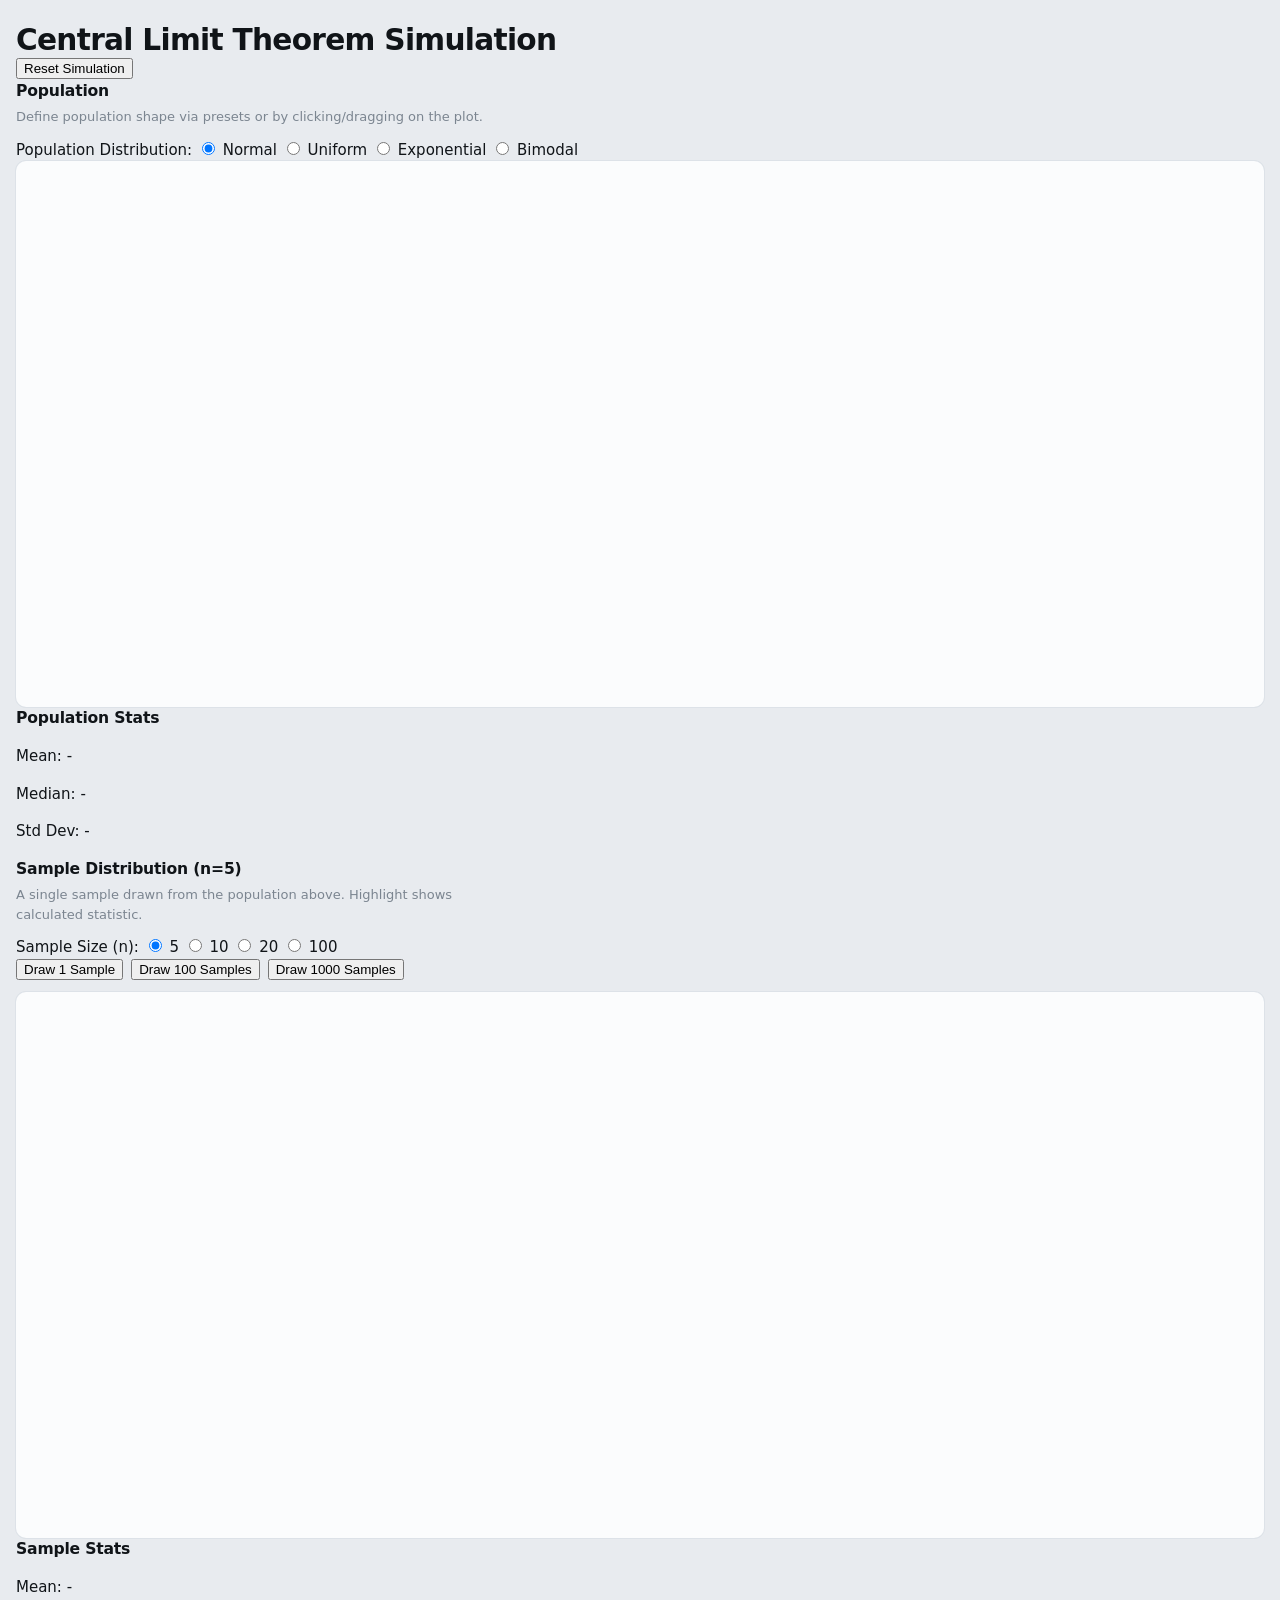
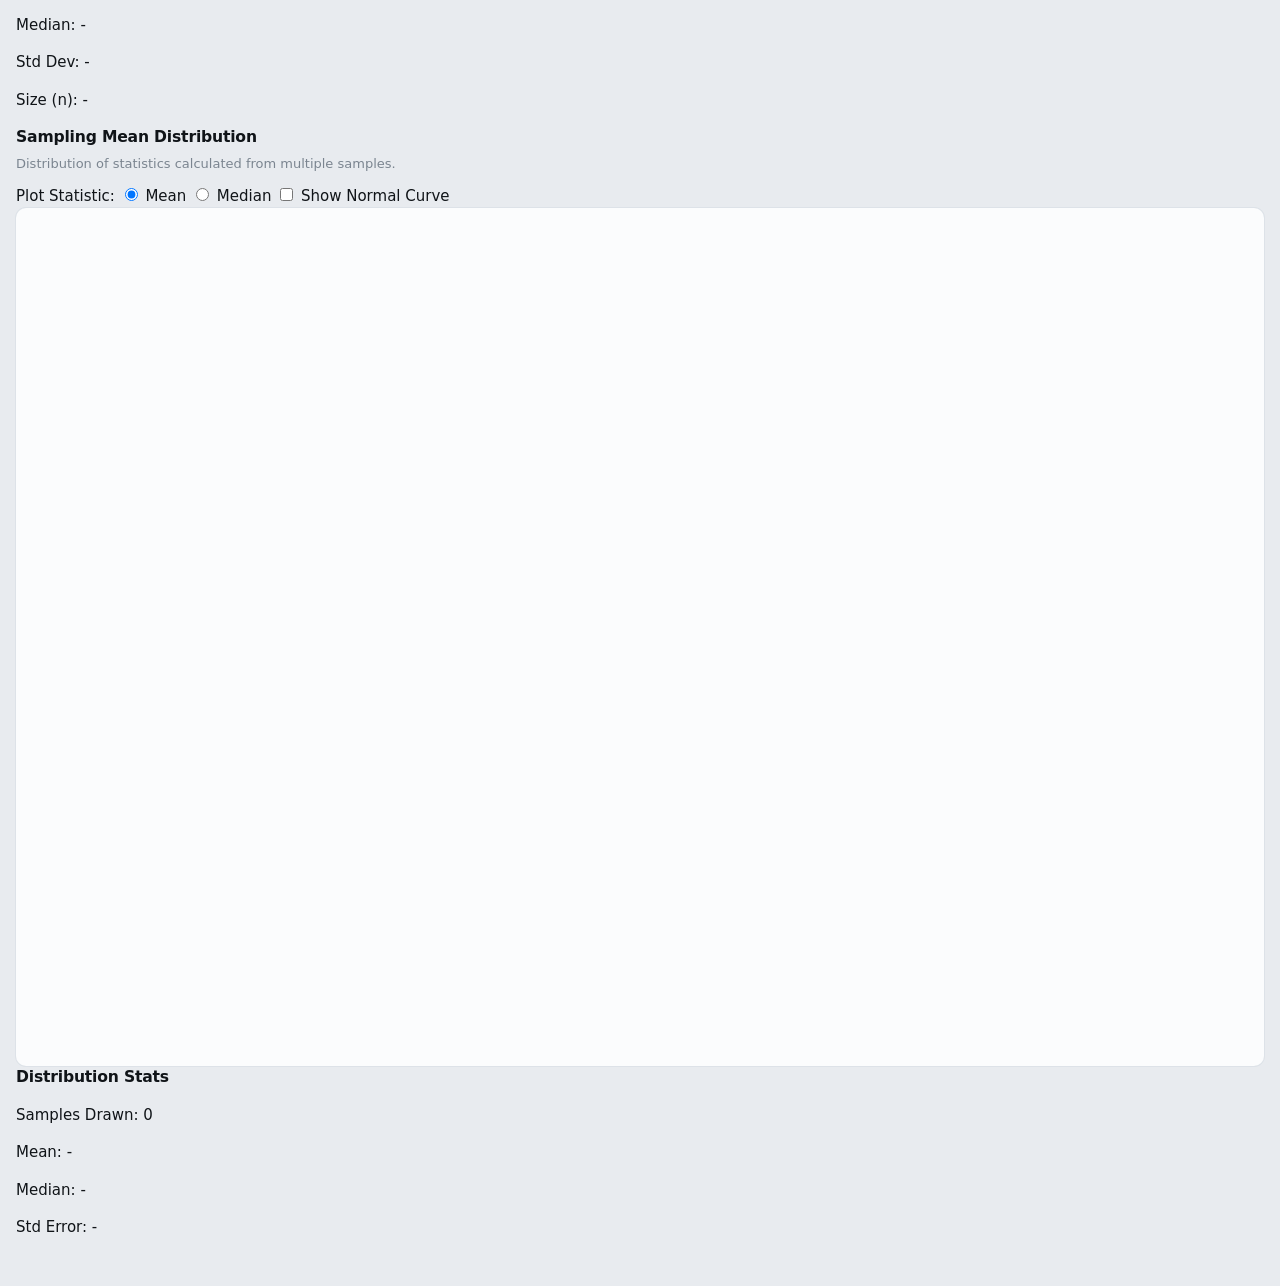
==== commit d2aa9d73: "Update index.html" ====
--- a/index.html
+++ b/index.html
@@ -1,129 +1,102 @@
 <!DOCTYPE html>
 <html lang="en">
 <head>
-<meta charset="UTF-8">
-<meta name="viewport" content="width=device-width, initial-scale=1.0">
-<title>Central Limit Theorem — simulation</title>
-<link rel="stylesheet" href="clt.css">
+    <meta charset="UTF-8">
+    <meta name="viewport" content="width=device-width, initial-scale=1.0">
+    <title>CLT Simulation - Formatted</title>
+    <link rel="stylesheet" href="clt.css">
 </head>
 <body>
+    <!-- HTML Content -->
+    <h1>Central Limit Theorem Simulation</h1>
+     <div class="reset-container">
+        <button id="resetBtn" class="reset-button">Reset Simulation</button>
+    </div>
+    <div class="main-container">
+        <section class="simulation-section population-section">
+            <h2>Population</h2>
+            <p class="instructions">Define population shape via presets or by clicking/dragging on the plot.</p>
+            <div class="controls" id="presetControls">
+                 <span>Population Distribution:</span>
+                 <input type="radio" id="presetNormal" name="distType" value="normal" checked> <label for="presetNormal">Normal</label>
+                 <input type="radio" id="presetUniform" name="distType" value="uniform"> <label for="presetUniform">Uniform</label>
+                 <input type="radio" id="presetExponential" name="distType" value="exponential"> <label for="presetExponential">Exponential</label>
+                 <input type="radio" id="presetBimodal" name="distType" value="bimodal"> <label for="presetBimodal">Bimodal</label>
+            </div>
+            <div class="content-area" id="population-area">
+                <div class="canvas-container" id="population-canvas-container">
+                    <!-- Adjusted canvas size slightly if needed, but mainly CSS -->
+                    <canvas id="populationCanvas" class="population-canvas" width="250" height="145"></canvas>
+                </div>
+                <div id="populationStatsDisplay" class="stats-display">
+                    <h2>Population Stats</h2>
+                    <p>Mean: <span id="popMeanVal">-</span></p>
+                    <p>Median: <span id="popMedianVal">-</span></p>
+                    <p>Std Dev: <span id="popStdDevVal">-</span></p>
+                </div>
+            </div>
+        </section>
+        <section class="simulation-section sample-section">
+            <h2>Sample Distribution (n=<span id="nValDisplay">5</span>)</h2>
+            <p class="instructions">A single sample drawn from the population above. Highlight shows calculated statistic.</p>
+            <div class="controls" id="sampleControls">
+                <div class="controls">
+                     <span>Sample Size (n):</span>
+                     <input type="radio" id="n5" name="sampleSize" value="5" checked> <label for="n5">5</label>
+                     <input type="radio" id="n10" name="sampleSize" value="10"> <label for="n10">10</label>
+                     <input type="radio" id="n20" name="sampleSize" value="20"> <label for="n20">20</label>
+                     <input type="radio" id="n100" name="sampleSize" value="100"> <label for="n100">100</label>
+                </div>
+                <div class="button-group">
+                     <button id="drawSampleBtn">Draw 1 Sample</button>
+                     <button id="draw100SamplesBtn">Draw 100 Samples</button>
+                     <button id="draw1000SamplesBtn">Draw 1000 Samples</button>
+                 </div>
+            </div>
+            <div class="content-area">
+                 <div class="canvas-container">
+                    <!-- Adjusted canvas size slightly if needed, but mainly CSS -->
+                    <canvas id="sampleCanvas" class="sample-canvas" width="250" height="145"></canvas>
+                </div>
+                <div id="sampleStatsDisplay" class="stats-display">
+                    <h2>Sample Stats</h2>
+                    <p>Mean: <span id="sampleMeanVal">-</span></p>
+                    <p>Median: <span id="sampleMedianVal">-</span></p>
+                    <p>Std Dev: <span id="sampleStdDevVal">-</span></p>
+                    <p>Size (n): <span id="sampleNVal">-</span></p>
+                </div>
+            </div>
+        </section>
+         <section class="simulation-section sampling-dist-section">
+             <h2>Sampling <span id="samplingDistStatName">Mean</span> Distribution</h2>
+             <p class="instructions">Distribution of statistics calculated from multiple samples.</p>
+            <div class="controls" id="samplingDistControls">
+                <div class="controls">
+                 <span>Plot Statistic:</span>
+                     <input type="radio" id="statMean" name="samplingStat" value="mean" checked> <label for="statMean">Mean</label>
+                     <input type="radio" id="statMedian" name="samplingStat" value="median"> <label for="statMedian">Median</label>
 
-<div class="shell">
-
-  <header class="masthead">
-    <div class="masthead__text">
-      <h1>Central Limit Theorem</h1>
-      <p class="tagline">Shape a population, watch observations fall into a sample, and see the statistic from every sample pile up on the right.</p>
-    </div>
-    <button id="resetBtn" class="btn btn--ghost" type="button">Reset</button>
-  </header>
-
-  <div class="workbench" id="workbench">
-
-    <!-- Particles travel across this layer, above the cards -->
-    <canvas id="flightLayer" class="flight-layer" aria-hidden="true"></canvas>
-
-    <!-- Left column: the draw -->
-    <div class="column">
-
-      <section class="stage stage--population">
-        <div class="stage__head">
-          <span class="stage__step">01</span>
-          <h2>Population</h2>
-        </div>
-        <p class="instructions">Pick a shape, or drag on the plot to draw your own.</p>
-
-        <div class="control-row" id="presetControls">
-          <div class="chips">
-            <input type="radio" id="presetNormal" name="distType" value="normal" checked><label for="presetNormal">Normal</label>
-            <input type="radio" id="presetUniform" name="distType" value="uniform"><label for="presetUniform">Uniform</label>
-            <input type="radio" id="presetExponential" name="distType" value="exponential"><label for="presetExponential">Exponential</label>
-            <input type="radio" id="presetBimodal" name="distType" value="bimodal"><label for="presetBimodal">Bimodal</label>
-          </div>
-        </div>
-
-        <canvas id="populationCanvas" class="population-canvas" aria-label="Population distribution"></canvas>
-
-        <dl class="statbar statbar--population">
-          <div class="stat"><dt>Mean</dt><dd id="popMeanVal">-</dd></div>
-          <div class="stat"><dt>Median</dt><dd id="popMedianVal">-</dd></div>
-          <div class="stat"><dt>SD</dt><dd id="popStdDevVal">-</dd></div>
-        </dl>
-      </section>
-
-      <div class="connector" aria-hidden="true">
-        <span class="connector__line"></span>
-        <span class="connector__label">draws</span>
-        <span class="connector__line"></span>
-      </div>
-
-      <section class="stage stage--sample">
-        <div class="stage__head">
-          <span class="stage__step">02</span>
-          <h2>One sample</h2>
-          <span class="stage__meta">n = <span id="nValDisplay">5</span></span>
-        </div>
-        <p class="instructions">Each dot is one observation that fell out of the population above.</p>
-
-        <div id="sampleControls">
-          <div class="control-row">
-            <span class="control-label">Size</span>
-            <div class="chips">
-              <input type="radio" id="n5" name="sampleSize" value="5" checked><label for="n5">5</label>
-              <input type="radio" id="n10" name="sampleSize" value="10"><label for="n10">10</label>
-              <input type="radio" id="n20" name="sampleSize" value="20"><label for="n20">20</label>
-              <input type="radio" id="n100" name="sampleSize" value="100"><label for="n100">100</label>
+                 <label class="checkbox-label"><input type="checkbox" id="showNormalCurve"> Show Normal Curve</label>
+                 </div>
             </div>
-          </div>
-          <div class="button-group">
-            <button id="drawSampleBtn" class="btn btn--primary" type="button">Draw 1 sample</button>
-            <button id="draw100SamplesBtn" class="btn btn--secondary" type="button">Draw 100</button>
-            <button id="draw1000SamplesBtn" class="btn btn--secondary" type="button">Draw 1,000</button>
-          </div>
-        </div>
-
-        <canvas id="sampleCanvas" class="sample-canvas" aria-label="Observations in the current sample"></canvas>
-
-        <dl class="statbar statbar--sample">
-          <div class="stat"><dt>Mean</dt><dd id="sampleMeanVal">-</dd></div>
-          <div class="stat"><dt>Median</dt><dd id="sampleMedianVal">-</dd></div>
-          <div class="stat"><dt>SD</dt><dd id="sampleStdDevVal">-</dd></div>
-          <div class="stat"><dt>n</dt><dd id="sampleNVal">-</dd></div>
-        </dl>
-      </section>
+            <div class="content-area">
+                <div class="canvas-container">
+                     <!-- Adjusted canvas size slightly if needed, but mainly CSS -->
+                    <canvas id="samplingDistCanvas" class="sampling-dist-canvas" width="250" height="145"></canvas>
+                </div>
+                <div id="samplingDistStatsDisplay" class="stats-display">
+                    <h2>Distribution Stats</h2>
+                    <p>Samples Drawn: <span id="samplesDrawnVal" class="count">0</span></p>
+                    <p>Mean: <span id="samplingMeanVal">-</span></p>
+                    <p>Median: <span id="samplingMedianVal">-</span></p>
+                    <p>Std Error: <span id="samplingStdDevVal">-</span></p>
+                </div>
+            </div>
+        </section>
     </div>
 
-    <!-- Right column: the result -->
-    <div class="column">
-      <section class="stage stage--sampling">
-        <div class="stage__head">
-          <span class="stage__step">03</span>
-          <h2>Sampling distribution of the <span id="samplingDistStatName">Mean</span></h2>
-        </div>
-        <p class="instructions">One bar per sample: the statistic carried over from step 02, for every sample drawn so far.</p>
+    <script src="clt.js">
+     </script>
 
-        <div class="control-row" id="samplingDistControls">
-          <div class="chips">
-            <input type="radio" id="statMean" name="samplingStat" value="mean" checked><label for="statMean">Mean</label>
-            <input type="radio" id="statMedian" name="samplingStat" value="median"><label for="statMedian">Median</label>
-          </div>
-          <label class="toggle"><input type="checkbox" id="showNormalCurve"> Normal curve</label>
-        </div>
-
-        <canvas id="samplingDistCanvas" class="sampling-dist-canvas" aria-label="Distribution of the sample statistic"></canvas>
-
-        <dl class="statbar statbar--sampling">
-          <div class="stat"><dt>Samples</dt><dd id="samplesDrawnVal" class="count">0</dd></div>
-          <div class="stat"><dt>Mean</dt><dd id="samplingMeanVal">-</dd></div>
-          <div class="stat"><dt>Median</dt><dd id="samplingMedianVal">-</dd></div>
-          <div class="stat"><dt>SE</dt><dd id="samplingStdDevVal">-</dd></div>
-        </dl>
-      </section>
-    </div>
-
-  </div>
-</div>
-
-<script src="clt.js"></script>
 </body>
 </html>
--- a/clt.css
+++ b/clt.css
@@ -1,61 +1,56 @@
 /* ============================================================
-   Central Limit Theorem simulation
-   Design tokens
+   Central Limit Theorem simulation — design tokens
    ============================================================ */
 
 :root {
   color-scheme: light dark;
 
-  /* Ink & paper */
-  --ink:        #101418;
-  --ink-2:      #444d59;
-  --ink-3:      #79838f;
-  --paper:      #e9ecf0;
-  --panel:      #ffffff;
-  --line:       #dde2e8;
-  --line-soft:  #eef1f5;
-
-  /* Stage accents — population / sample / sampling distribution */
-  --pop:        #3d5a80;
-  --sample:     #c2762c;
-  --sampling:   #2f8f82;
-  --curve:      #a8324f;
-
-  /* Canvas variables consumed by clt.js */
-  --canvas-bg:            #fbfcfd;
-  --axis-color:           #9aa4b0;
-  --pop-line-color:       var(--pop);
-  --pop-fill-color:       rgba(61, 90, 128, 0.16);
-  --sample-bar-fill:      #d68a3c;
-  --sample-bar-stroke:    #a6631f;
-  --sampling-bar-fill:    #45a99b;
-  --sampling-bar-stroke:  #2a7f73;
-  --highlight-color:      var(--sampling);
-  --normal-curve-color:   var(--curve);
-  --anim-marker-color:    rgba(194, 118, 44, 0.9);
-
-  /* Type */
+  --ink:       #101418;
+  --ink-2:     #454e5a;
+  --ink-3:     #7b8590;
+  --paper:     #e8ebef;
+  --panel:     #ffffff;
+  --line:      #dde2e8;
+  --line-soft: #eef1f5;
+
+  /* Stage accents: population / sample / sampling distribution */
+  --pop:      #3d5a80;
+  --sample:   #c2762c;
+  --sampling: #2f8f82;
+  --curve:    #a8324f;
+
+  /* Read by clt.js at draw time */
+  --canvas-bg:           #fbfcfd;
+  --axis-color:          #9aa4b0;
+  --pop-line-color:      var(--pop);
+  --pop-fill-color:      rgba(61, 90, 128, 0.16);
+  --sample-dot-fill:     #d68a3c;
+  --sample-dot-stroke:   #9d5c1b;
+  --sampling-bar-fill:   #45a99b;
+  --sampling-bar-stroke: #2a7f73;
+  --highlight-color:     var(--sampling);
+  --normal-curve-color:  var(--curve);
+  --particle-color:      #d68a3c;
+
   --font-ui: ui-sans-serif, system-ui, -apple-system, "Segoe UI", Roboto,
              "Helvetica Neue", Arial, sans-serif;
   --font-num: ui-monospace, "SF Mono", "Cascadia Mono", "Roboto Mono",
               "JetBrains Mono", Menlo, Consolas, monospace;
 
-  /* Space & shape */
-  --s1: 4px;  --s2: 8px;  --s3: 12px; --s4: 16px; --s5: 24px; --s6: 32px;
+  --s1: 4px; --s2: 8px; --s3: 12px; --s4: 16px; --s5: 24px; --s6: 32px;
   --r-card: 14px;
-  --r-ctl: 9px;
-  --shadow: 0 1px 2px rgba(16, 24, 40, 0.04), 0 2px 8px rgba(16, 24, 40, 0.05);
+  --shadow: 0 1px 2px rgba(16, 24, 40, 0.04), 0 2px 10px rgba(16, 24, 40, 0.05);
 }
 
 @media (prefers-color-scheme: dark) {
   :root {
     --ink:       #e7ebf0;
     --ink-2:     #aeb8c4;
-    --ink-3:     #7f8a97;
-    --paper:     #10141a;
+    --ink-3:     #808b98;
+    --paper:     #0f131a;
     --panel:     #171d25;
     --line:      #262f3a;
-    --line-soft: #1e2630;
+    --line-soft: #1d242e;
 
     --pop:      #7ba3cc;
     --sample:   #e0a35d;
@@ -63,14 +58,14 @@
     --curve:    #e8768f;
 
     --canvas-bg:           #111721;
-    --axis-color:          #55616f;
+    --axis-color:          #56626f;
     --pop-fill-color:      rgba(123, 163, 204, 0.18);
-    --sample-bar-fill:     #c98735;
-    --sample-bar-stroke:   #e6ac66;
+    --sample-dot-fill:     #d3903f;
+    --sample-dot-stroke:   #f0bd7c;
     --sampling-bar-fill:   #2f8f82;
     --sampling-bar-stroke: #57c3b3;
-    --anim-marker-color:   rgba(224, 163, 93, 0.9);
-    --shadow: 0 1px 2px rgba(0, 0, 0, 0.3), 0 2px 10px rgba(0, 0, 0, 0.25);
+    --particle-color:      #e0a35d;
+    --shadow: 0 1px 2px rgba(0, 0, 0, 0.35), 0 2px 12px rgba(0, 0, 0, 0.28);
   }
 }
 
@@ -91,15 +86,7 @@
   -webkit-font-smoothing: antialiased;
 }
 
-.shell {
-  width: 100%;
-  max-width: 760px;
-  margin: 0 auto;
-}
-
-/* ============================================================
-   Masthead
-   ============================================================ */
+.shell { width: 100%; max-width: 1120px; margin: 0 auto; }
 
 .masthead {
   display: flex;
@@ -107,43 +94,57 @@
   gap: var(--s4);
   margin-bottom: var(--s5);
 }
-
 .masthead__text { flex: 1 1 auto; min-width: 0; }
 
 h1 {
   margin: 0;
-  font-size: clamp(1.35rem, 1.05rem + 1.3vw, 1.75rem);
+  font-size: clamp(1.4rem, 1.05rem + 1.3vw, 1.85rem);
   font-weight: 640;
-  letter-spacing: -0.022em;
-  line-height: 1.15;
+  letter-spacing: -0.024em;
+  line-height: 1.12;
 }
 
 .tagline {
   margin: var(--s2) 0 0;
-  max-width: 46ch;
+  max-width: 62ch;
   font-size: 0.875rem;
   color: var(--ink-2);
 }
 
 /* ============================================================
-   Stage rail — the three panels are a pipeline, so number them
-   ============================================================ */
-
-.stages {
+   Workbench: draw on the left, result on the right
+   ============================================================ */
+
+.workbench {
+  position: relative;
   display: grid;
+  grid-template-columns: minmax(0, 1fr) minmax(0, 1fr);
   gap: var(--s4);
+  align-items: start;
+}
+
+.column { display: grid; gap: 0; min-width: 0; }
+
+/* Particle layer spans both columns and sits above the cards */
+.flight-layer {
+  position: absolute;
+  inset: 0;
+  width: 100%;
+  height: 100%;
+  z-index: 5;
+  pointer-events: none;
 }
 
 .stage {
   position: relative;
-  padding: var(--s4) var(--s4) var(--s4) var(--s5);
+  z-index: 1;
+  padding: var(--s4);
   background: var(--panel);
   border: 1px solid var(--line);
   border-radius: var(--r-card);
   box-shadow: var(--shadow);
 }
 
-/* Accent spine, coloured per stage */
 .stage::before {
   content: "";
   position: absolute;
@@ -153,9 +154,9 @@
   background: var(--stage-accent, var(--ink-3));
 }
 
-.stage--population       { --stage-accent: var(--pop); }
-.stage--sample           { --stage-accent: var(--sample); }
-.stage--sampling         { --stage-accent: var(--sampling); }
+.stage--population { --stage-accent: var(--pop); }
+.stage--sample     { --stage-accent: var(--sample); }
+.stage--sampling   { --stage-accent: var(--sampling); }
 
 .stage__head {
   display: flex;
@@ -164,25 +165,50 @@
   flex-wrap: wrap;
 }
 
-.stage__step {
+.stage__step,
+.stage__meta {
   font-family: var(--font-num);
   font-size: 0.7rem;
   font-weight: 600;
-  letter-spacing: 0.06em;
-  color: var(--stage-accent);
-}
+  letter-spacing: 0.05em;
+  color: var(--stage-accent, var(--ink-3));
+}
+.stage__meta { margin-left: auto; color: var(--ink-3); }
 
 h2 {
   margin: 0;
-  font-size: 1rem;
+  font-size: 0.975rem;
   font-weight: 620;
   letter-spacing: -0.012em;
 }
 
 .instructions {
   margin: var(--s1) 0 var(--s3);
-  max-width: 56ch;
+  max-width: 58ch;
   font-size: 0.8125rem;
+  color: var(--ink-3);
+}
+
+/* The channel observations fall through */
+.connector {
+  display: flex;
+  align-items: center;
+  gap: var(--s2);
+  height: 34px;
+  padding: 0 var(--s5);
+}
+
+.connector__line {
+  flex: 1 1 auto;
+  height: 0;
+  border-top: 1px dashed var(--line);
+}
+
+.connector__label {
+  font-size: 0.625rem;
+  font-weight: 650;
+  letter-spacing: 0.12em;
+  text-transform: uppercase;
   color: var(--ink-3);
 }
 
@@ -206,7 +232,6 @@
   color: var(--ink-3);
 }
 
-/* Segmented chip group built from real radios */
 .chips {
   display: inline-flex;
   flex-wrap: wrap;
@@ -233,16 +258,15 @@
   font-weight: 520;
   color: var(--ink-2);
   cursor: pointer;
-  transition: background-color 120ms ease, color 120ms ease;
-}
-
+  transition: background-color 130ms ease, color 130ms ease;
+}
 .chips label:hover { color: var(--ink); }
 
 .chips input:checked + label {
   background: var(--panel);
   color: var(--stage-accent, var(--ink));
   font-weight: 620;
-  box-shadow: 0 1px 2px rgba(16, 24, 40, 0.1);
+  box-shadow: 0 1px 2px rgba(16, 24, 40, 0.12);
 }
 
 .chips input:focus-visible + label {
@@ -252,7 +276,6 @@
 
 .chips input:disabled + label { opacity: 0.45; cursor: not-allowed; }
 
-/* Checkbox toggle */
 .toggle {
   display: inline-flex;
   align-items: center;
@@ -261,14 +284,11 @@
   color: var(--ink-2);
   cursor: pointer;
 }
-
 .toggle input[type="checkbox"] {
   accent-color: var(--curve);
-  width: 15px;
-  height: 15px;
+  width: 15px; height: 15px;
   cursor: pointer;
 }
-
 .toggle:has(input:disabled) { opacity: 0.45; cursor: not-allowed; }
 
 /* ============================================================
@@ -285,58 +305,34 @@
 .btn {
   appearance: none;
   border: 1px solid transparent;
-  border-radius: var(--r-ctl);
+  border-radius: 9px;
   padding: 7px 14px;
   font: inherit;
   font-size: 0.8125rem;
   font-weight: 560;
   letter-spacing: -0.005em;
   cursor: pointer;
-  transition: background-color 120ms ease, border-color 120ms ease,
-              color 120ms ease, transform 80ms ease;
-}
-
+  transition: background-color 130ms ease, border-color 130ms ease,
+              color 130ms ease, transform 90ms ease;
+}
 .btn:active:not(:disabled) { transform: translateY(1px); }
-
-.btn:focus-visible {
-  outline: 2px solid var(--sample);
-  outline-offset: 2px;
-}
-
-.btn--primary {
-  background: var(--sample);
-  color: #fff;
-}
+.btn:focus-visible { outline: 2px solid var(--sample); outline-offset: 2px; }
+
+.btn--primary { background: var(--sample); color: #fff; }
 .btn--primary:hover:not(:disabled) { background: #a6631f; }
 
-.btn--secondary {
+.btn--secondary,
+.btn--ghost {
   background: transparent;
   border-color: var(--line);
   color: var(--ink-2);
 }
-.btn--secondary:hover:not(:disabled) {
-  border-color: var(--ink-3);
-  color: var(--ink);
-}
-
-.btn--ghost {
-  flex: 0 0 auto;
-  align-self: center;
-  background: transparent;
-  border-color: var(--line);
-  color: var(--ink-2);
-  padding: 6px 12px;
-}
-.btn--ghost:hover:not(:disabled) {
-  border-color: var(--ink-3);
-  color: var(--ink);
-}
-
-.btn:disabled {
-  opacity: 0.4;
-  cursor: not-allowed;
-  transform: none;
-}
+.btn--secondary:hover:not(:disabled),
+.btn--ghost:hover:not(:disabled) { border-color: var(--ink-3); color: var(--ink); }
+
+.btn--ghost { flex: 0 0 auto; align-self: center; padding: 6px 12px; }
+
+.btn:disabled { opacity: 0.4; cursor: not-allowed; transform: none; }
 
 @media (prefers-color-scheme: dark) {
   .btn--primary { color: #17110a; }
@@ -344,43 +340,42 @@
 }
 
 /* ============================================================
-   Plot + stats
-   ============================================================ */
-
-.content-area {
-  display: grid;
-  grid-template-columns: minmax(0, 1fr) 156px;
-  gap: var(--s4);
-  align-items: stretch;
-}
-
-.canvas-container { min-width: 0; }
-
-canvas {
+   Plots
+   ============================================================ */
+
+canvas.population-canvas,
+canvas.sample-canvas,
+canvas.sampling-dist-canvas {
   display: block;
   width: 100%;
-  /* Match the drawing surface ratio so nothing is stretched */
-  aspect-ratio: 5 / 3;
   background: var(--canvas-bg);
-  /* Ring instead of a border: keeps the element box identical to the
-     drawing surface, so pointer mapping and DPI sizing stay exact. */
+  /* Ring, not a border: element box stays identical to the drawing
+     surface, so pointer mapping and DPI sizing stay exact. */
   box-shadow: 0 0 0 1px var(--line);
   border-radius: 10px;
   touch-action: none;
 }
 
-.population-canvas { cursor: crosshair; }
-.population-canvas.is-locked { cursor: not-allowed; }
-
-.stats {
-  align-self: start;
-  padding: var(--s3);
-  background: var(--line-soft);
-  border-radius: 10px;
-}
-
-.stats__title {
-  margin: 0 0 var(--s2);
+canvas.population-canvas   { aspect-ratio: 16 / 7; cursor: crosshair; }
+canvas.sample-canvas       { aspect-ratio: 16 / 7; }
+canvas.sampling-dist-canvas{ aspect-ratio: 16 / 11; }
+
+canvas.population-canvas.is-locked { cursor: not-allowed; }
+
+/* ============================================================
+   Stat bar under each plot
+   ============================================================ */
+
+.statbar {
+  display: flex;
+  flex-wrap: wrap;
+  gap: var(--s1) var(--s5);
+  margin: var(--s3) 0 0;
+}
+
+.statbar .stat { display: flex; align-items: baseline; gap: var(--s2); }
+
+.statbar dt {
   font-size: 0.6875rem;
   font-weight: 650;
   letter-spacing: 0.075em;
@@ -388,60 +383,38 @@
   color: var(--ink-3);
 }
 
-.stats dl {
-  display: grid;
-  grid-template-columns: 1fr auto;
-  gap: var(--s1) var(--s2);
-  margin: 0;
-  align-items: baseline;
-}
-
-.stats dt {
-  font-size: 0.75rem;
-  color: var(--ink-3);
-}
-
-.stats dd {
+.statbar dd {
   margin: 0;
   font-family: var(--font-num);
-  font-size: 0.8125rem;
+  font-size: 0.9375rem;
   font-weight: 550;
   font-variant-numeric: tabular-nums;
-  text-align: right;
   color: var(--ink);
 }
 
-.stats--population dd { color: var(--pop); }
-.stats--sample dd     { color: var(--sample); }
-.stats--sampling dd   { color: var(--sampling); }
-.stats dd.count       { color: var(--ink); }
+.statbar--population dd { color: var(--pop); }
+.statbar--sample dd     { color: var(--sample); }
+.statbar--sampling dd   { color: var(--sampling); }
+.statbar dd.count       { color: var(--ink); }
 
 /* ============================================================
    Responsive
    ============================================================ */
 
-@media (max-width: 620px) {
+@media (max-width: 900px) {
+  .workbench { grid-template-columns: 1fr; }
+  .column + .column { margin-top: var(--s4); }
+}
+
+@media (max-width: 560px) {
   body { padding: var(--s4) var(--s3) var(--s5); }
-
   .masthead { flex-wrap: wrap; }
-
-  .stage { padding-left: var(--s4); }
-
-  .content-area {
-    grid-template-columns: 1fr;
-    gap: var(--s3);
-  }
-
-  canvas { aspect-ratio: 3 / 2; }
-
-  .stats dl {
-    grid-template-columns: repeat(auto-fit, minmax(96px, 1fr));
-    gap: var(--s2);
-  }
-  .stats dt { grid-row: 1; }
-  .stats dd { grid-row: 2; text-align: left; font-size: 0.9375rem; }
+  .statbar { gap: var(--s1) var(--s4); }
+  canvas.population-canvas,
+  canvas.sample-canvas { aspect-ratio: 3 / 2; }
+  canvas.sampling-dist-canvas { aspect-ratio: 4 / 3; }
 }
 
 @media (prefers-reduced-motion: reduce) {
-  * { transition-duration: 1ms !important; }
-}
+  .btn, .chips label { transition-duration: 1ms; }
+}
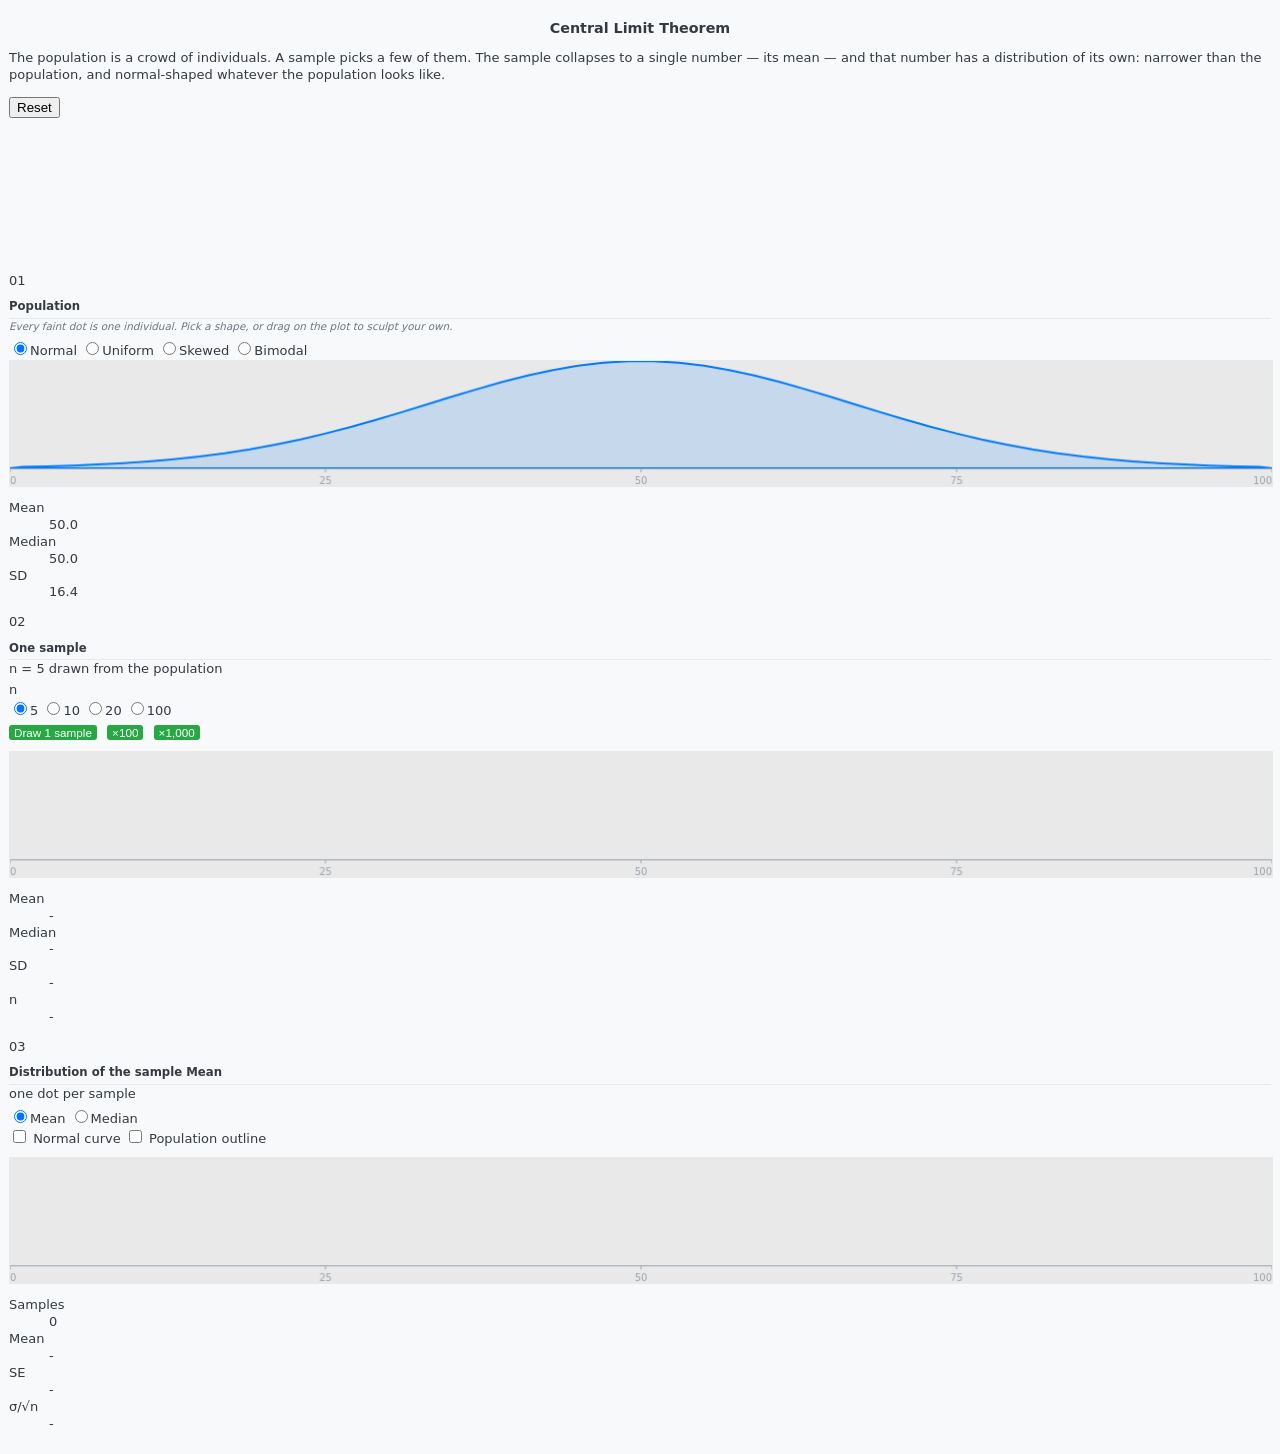
==== commit 37a86bd1: "Update index.html" ====
--- a/index.html
+++ b/index.html
@@ -1,102 +1,125 @@
 <!DOCTYPE html>
 <html lang="en">
 <head>
-    <meta charset="UTF-8">
-    <meta name="viewport" content="width=device-width, initial-scale=1.0">
-    <title>CLT Simulation - Formatted</title>
-    <link rel="stylesheet" href="clt.css">
+<meta charset="UTF-8">
+<meta name="viewport" content="width=device-width, initial-scale=1.0">
+<title>Central Limit Theorem — an interactive simulation</title>
+<link rel="stylesheet" href="clt.css">
 </head>
 <body>
-    <!-- HTML Content -->
-    <h1>Central Limit Theorem Simulation</h1>
-     <div class="reset-container">
-        <button id="resetBtn" class="reset-button">Reset Simulation</button>
+
+<div class="shell">
+
+  <header class="masthead">
+    <div class="masthead__text">
+      <h1>Central Limit Theorem</h1>
+      <p class="tagline">The population is a crowd of individuals. A sample picks a few of them.
+      The sample collapses to a single number — its mean — and that number has a
+      distribution of its own: narrower than the population, and normal-shaped
+      whatever the population looks like.</p>
     </div>
-    <div class="main-container">
-        <section class="simulation-section population-section">
-            <h2>Population</h2>
-            <p class="instructions">Define population shape via presets or by clicking/dragging on the plot.</p>
-            <div class="controls" id="presetControls">
-                 <span>Population Distribution:</span>
-                 <input type="radio" id="presetNormal" name="distType" value="normal" checked> <label for="presetNormal">Normal</label>
-                 <input type="radio" id="presetUniform" name="distType" value="uniform"> <label for="presetUniform">Uniform</label>
-                 <input type="radio" id="presetExponential" name="distType" value="exponential"> <label for="presetExponential">Exponential</label>
-                 <input type="radio" id="presetBimodal" name="distType" value="bimodal"> <label for="presetBimodal">Bimodal</label>
-            </div>
-            <div class="content-area" id="population-area">
-                <div class="canvas-container" id="population-canvas-container">
-                    <!-- Adjusted canvas size slightly if needed, but mainly CSS -->
-                    <canvas id="populationCanvas" class="population-canvas" width="250" height="145"></canvas>
-                </div>
-                <div id="populationStatsDisplay" class="stats-display">
-                    <h2>Population Stats</h2>
-                    <p>Mean: <span id="popMeanVal">-</span></p>
-                    <p>Median: <span id="popMedianVal">-</span></p>
-                    <p>Std Dev: <span id="popStdDevVal">-</span></p>
-                </div>
-            </div>
-        </section>
-        <section class="simulation-section sample-section">
-            <h2>Sample Distribution (n=<span id="nValDisplay">5</span>)</h2>
-            <p class="instructions">A single sample drawn from the population above. Highlight shows calculated statistic.</p>
-            <div class="controls" id="sampleControls">
-                <div class="controls">
-                     <span>Sample Size (n):</span>
-                     <input type="radio" id="n5" name="sampleSize" value="5" checked> <label for="n5">5</label>
-                     <input type="radio" id="n10" name="sampleSize" value="10"> <label for="n10">10</label>
-                     <input type="radio" id="n20" name="sampleSize" value="20"> <label for="n20">20</label>
-                     <input type="radio" id="n100" name="sampleSize" value="100"> <label for="n100">100</label>
-                </div>
-                <div class="button-group">
-                     <button id="drawSampleBtn">Draw 1 Sample</button>
-                     <button id="draw100SamplesBtn">Draw 100 Samples</button>
-                     <button id="draw1000SamplesBtn">Draw 1000 Samples</button>
-                 </div>
-            </div>
-            <div class="content-area">
-                 <div class="canvas-container">
-                    <!-- Adjusted canvas size slightly if needed, but mainly CSS -->
-                    <canvas id="sampleCanvas" class="sample-canvas" width="250" height="145"></canvas>
-                </div>
-                <div id="sampleStatsDisplay" class="stats-display">
-                    <h2>Sample Stats</h2>
-                    <p>Mean: <span id="sampleMeanVal">-</span></p>
-                    <p>Median: <span id="sampleMedianVal">-</span></p>
-                    <p>Std Dev: <span id="sampleStdDevVal">-</span></p>
-                    <p>Size (n): <span id="sampleNVal">-</span></p>
-                </div>
-            </div>
-        </section>
-         <section class="simulation-section sampling-dist-section">
-             <h2>Sampling <span id="samplingDistStatName">Mean</span> Distribution</h2>
-             <p class="instructions">Distribution of statistics calculated from multiple samples.</p>
-            <div class="controls" id="samplingDistControls">
-                <div class="controls">
-                 <span>Plot Statistic:</span>
-                     <input type="radio" id="statMean" name="samplingStat" value="mean" checked> <label for="statMean">Mean</label>
-                     <input type="radio" id="statMedian" name="samplingStat" value="median"> <label for="statMedian">Median</label>
+    <button id="resetBtn" class="btn btn--ghost" type="button">Reset</button>
+  </header>
 
-                 <label class="checkbox-label"><input type="checkbox" id="showNormalCurve"> Show Normal Curve</label>
-                 </div>
-            </div>
-            <div class="content-area">
-                <div class="canvas-container">
-                     <!-- Adjusted canvas size slightly if needed, but mainly CSS -->
-                    <canvas id="samplingDistCanvas" class="sampling-dist-canvas" width="250" height="145"></canvas>
-                </div>
-                <div id="samplingDistStatsDisplay" class="stats-display">
-                    <h2>Distribution Stats</h2>
-                    <p>Samples Drawn: <span id="samplesDrawnVal" class="count">0</span></p>
-                    <p>Mean: <span id="samplingMeanVal">-</span></p>
-                    <p>Median: <span id="samplingMedianVal">-</span></p>
-                    <p>Std Error: <span id="samplingStdDevVal">-</span></p>
-                </div>
-            </div>
-        </section>
-    </div>
+  <div class="workbench" id="workbench">
 
-    <script src="clt.js">
-     </script>
+    <!-- Animated dots travel across this layer, above all cards -->
+    <canvas id="flightLayer" class="flight-layer" aria-hidden="true"></canvas>
 
+    <!-- 01 · Population: a crowd of individuals -->
+    <section class="stage stage--population" id="popStage">
+      <div class="stage__head">
+        <span class="stage__step">01</span>
+        <h2>Population</h2>
+      </div>
+      <p class="instructions">Every faint dot is one individual. Pick a shape, or drag on the plot to sculpt your own.</p>
+
+      <div class="control-row" id="presetControls">
+        <div class="chips">
+          <input type="radio" id="presetNormal" name="distType" value="normal" checked><label for="presetNormal">Normal</label>
+          <input type="radio" id="presetUniform" name="distType" value="uniform"><label for="presetUniform">Uniform</label>
+          <input type="radio" id="presetExponential" name="distType" value="exponential"><label for="presetExponential">Skewed</label>
+          <input type="radio" id="presetBimodal" name="distType" value="bimodal"><label for="presetBimodal">Bimodal</label>
+        </div>
+      </div>
+
+      <div class="canvas-flex">
+        <canvas id="populationCanvas" class="plot population-canvas" aria-label="Population of individuals"></canvas>
+      </div>
+
+      <dl class="statbar statbar--population">
+        <div class="stat"><dt>Mean</dt><dd id="popMeanVal">-</dd></div>
+        <div class="stat"><dt>Median</dt><dd id="popMedianVal">-</dd></div>
+        <div class="stat"><dt>SD</dt><dd id="popStdDevVal">-</dd></div>
+      </dl>
+    </section>
+
+    <!-- 02 · One sample -->
+    <section class="stage stage--sample" id="sampleStage">
+      <div class="stage__head">
+        <span class="stage__step">02</span>
+        <h2>One sample</h2>
+        <span class="stage__step">n = <span id="nValDisplay">5</span></span>
+        <span class="stage__flow">drawn from the population</span>
+      </div>
+
+      <div id="sampleControls">
+        <div class="control-row">
+          <span class="control-label">n</span>
+          <div class="chips">
+            <input type="radio" id="n5" name="sampleSize" value="5" checked><label for="n5">5</label>
+            <input type="radio" id="n10" name="sampleSize" value="10"><label for="n10">10</label>
+            <input type="radio" id="n20" name="sampleSize" value="20"><label for="n20">20</label>
+            <input type="radio" id="n100" name="sampleSize" value="100"><label for="n100">100</label>
+          </div>
+          <div class="button-group">
+            <button id="drawSampleBtn" class="btn btn--primary" type="button">Draw 1 sample</button>
+            <button id="draw100SamplesBtn" class="btn btn--secondary" type="button">×100</button>
+            <button id="draw1000SamplesBtn" class="btn btn--secondary" type="button">×1,000</button>
+          </div>
+        </div>
+      </div>
+
+      <canvas id="sampleCanvas" class="plot sample-canvas" aria-label="Observations in the current sample"></canvas>
+
+      <dl class="statbar statbar--sample">
+        <div class="stat"><dt>Mean</dt><dd id="sampleMeanVal">-</dd></div>
+        <div class="stat"><dt>Median</dt><dd id="sampleMedianVal">-</dd></div>
+        <div class="stat"><dt>SD</dt><dd id="sampleStdDevVal">-</dd></div>
+        <div class="stat"><dt>n</dt><dd id="sampleNVal">-</dd></div>
+      </dl>
+    </section>
+
+    <!-- 03 · Sampling distribution -->
+    <section class="stage stage--sampling" id="distStage">
+      <div class="stage__head">
+        <span class="stage__step">03</span>
+        <h2>Distribution of the sample <span id="samplingDistStatName">mean</span></h2>
+        <span class="stage__flow">one dot per sample</span>
+      </div>
+
+      <div class="control-row" id="samplingDistControls">
+        <div class="chips">
+          <input type="radio" id="statMean" name="samplingStat" value="mean" checked><label for="statMean">Mean</label>
+          <input type="radio" id="statMedian" name="samplingStat" value="median"><label for="statMedian">Median</label>
+        </div>
+        <label class="toggle"><input type="checkbox" id="showNormalCurve"> Normal curve</label>
+        <label class="toggle"><input type="checkbox" id="showPopOutline"> Population outline</label>
+      </div>
+
+      <canvas id="samplingDistCanvas" class="plot sampling-dist-canvas" aria-label="Distribution of the sample statistic"></canvas>
+
+      <dl class="statbar statbar--sampling">
+        <div class="stat"><dt>Samples</dt><dd id="samplesDrawnVal" class="count">0</dd></div>
+        <div class="stat"><dt>Mean</dt><dd id="samplingMeanVal">-</dd></div>
+        <div class="stat"><dt>SE</dt><dd id="samplingStdDevVal">-</dd></div>
+        <div class="stat stat--theory"><dt>σ/√n</dt><dd id="theorySEVal">-</dd></div>
+      </dl>
+    </section>
+
+  </div>
+</div>
+
+<script src="clt.js"></script>
 </body>
 </html>
--- a/clt.css
+++ b/clt.css
@@ -3,418 +3,378 @@
    ============================================================ */
 
 :root {
-  color-scheme: light dark;
-
-  --ink:       #101418;
-  --ink-2:     #454e5a;
-  --ink-3:     #7b8590;
-  --paper:     #e8ebef;
-  --panel:     #ffffff;
-  --line:      #dde2e8;
-  --line-soft: #eef1f5;
-
-  /* Stage accents: population / sample / sampling distribution */
-  --pop:      #3d5a80;
-  --sample:   #c2762c;
-  --sampling: #2f8f82;
-  --curve:    #a8324f;
-
-  /* Read by clt.js at draw time */
-  --canvas-bg:           #fbfcfd;
-  --axis-color:          #9aa4b0;
-  --pop-line-color:      var(--pop);
-  --pop-fill-color:      rgba(61, 90, 128, 0.16);
-  --sample-dot-fill:     #d68a3c;
-  --sample-dot-stroke:   #9d5c1b;
-  --sampling-bar-fill:   #45a99b;
-  --sampling-bar-stroke: #2a7f73;
-  --highlight-color:     var(--sampling);
-  --normal-curve-color:  var(--curve);
-  --particle-color:      #d68a3c;
-
-  --font-ui: ui-sans-serif, system-ui, -apple-system, "Segoe UI", Roboto,
-             "Helvetica Neue", Arial, sans-serif;
-  --font-num: ui-monospace, "SF Mono", "Cascadia Mono", "Roboto Mono",
-              "JetBrains Mono", Menlo, Consolas, monospace;
-
-  --s1: 4px; --s2: 8px; --s3: 12px; --s4: 16px; --s5: 24px; --s6: 32px;
-  --r-card: 14px;
-  --shadow: 0 1px 2px rgba(16, 24, 40, 0.04), 0 2px 10px rgba(16, 24, 40, 0.05);
-}
-
-@media (prefers-color-scheme: dark) {
-  :root {
-    --ink:       #e7ebf0;
-    --ink-2:     #aeb8c4;
-    --ink-3:     #808b98;
-    --paper:     #0f131a;
-    --panel:     #171d25;
-    --line:      #262f3a;
-    --line-soft: #1d242e;
-
-    --pop:      #7ba3cc;
-    --sample:   #e0a35d;
-    --sampling: #57c3b3;
-    --curve:    #e8768f;
-
-    --canvas-bg:           #111721;
-    --axis-color:          #56626f;
-    --pop-fill-color:      rgba(123, 163, 204, 0.18);
-    --sample-dot-fill:     #d3903f;
-    --sample-dot-stroke:   #f0bd7c;
-    --sampling-bar-fill:   #2f8f82;
-    --sampling-bar-stroke: #57c3b3;
-    --particle-color:      #e0a35d;
-    --shadow: 0 1px 2px rgba(0, 0, 0, 0.35), 0 2px 12px rgba(0, 0, 0, 0.28);
-  }
-}
-
-/* ============================================================
-   Base
-   ============================================================ */
-
-*, *::before, *::after { box-sizing: border-box; }
+  --primary-color: #007bff;
+  --secondary-color: #6c757d;
+  --success-color: #28a745;
+  --warning-color: #fd7e14;
+  --danger-color: #dc3545;
+  --highlight-color: #6f42c1;
+  --normal-curve-color: #17a2b8;
+  --light-bg: #f8f9fa;
+  --dark-text: #343a40;
+  --medium-text: #6c757d;
+  --border-color: #E8E9E8;
+  --canvas-bg: #E8E9E8;
+  --pop-line-color: var(--primary-color);
+  --pop-fill-color: rgba(0, 123, 255, 0.15);
+  --sample-bar-fill: var(--success-color);
+  --sample-bar-stroke: #1c7430;
+  --sampling-bar-fill: var(--success-color);
+  --sampling-bar-stroke: #1c7430;
+  --anim-marker-color: rgba(40, 167, 69, 0.8);
+}
 
 body {
-  margin: 0;
-  padding: var(--s5) var(--s4) var(--s6);
-  font-family: var(--font-ui);
-  font-size: 15px;
-  line-height: 1.5;
-  color: var(--ink);
-  background: var(--paper);
-  -webkit-font-smoothing: antialiased;
-}
-
-.shell { width: 100%; max-width: 1120px; margin: 0 auto; }
-
-.masthead {
-  display: flex;
-  align-items: flex-start;
-  gap: var(--s4);
-  margin-bottom: var(--s5);
-}
-.masthead__text { flex: 1 1 auto; min-width: 0; }
+  font-family: system-ui, -apple-system, "Segoe UI", Roboto, "Helvetica Neue", Arial, sans-serif;
+  line-height: 1.3;
+  padding: 1px;
+  background-color: var(--light-bg);
+  color: var(--dark-text);
+  display: flex;
+  flex-direction: column;
+  align-items: center;
+  font-size: 13px;
+}
 
 h1 {
-  margin: 0;
-  font-size: clamp(1.4rem, 1.05rem + 1.3vw, 1.85rem);
-  font-weight: 640;
-  letter-spacing: -0.024em;
-  line-height: 1.12;
-}
-
-.tagline {
-  margin: var(--s2) 0 0;
-  max-width: 62ch;
-  font-size: 0.875rem;
-  color: var(--ink-2);
-}
-
-/* ============================================================
-   Workbench: draw on the left, result on the right
-   ============================================================ */
-
-.workbench {
-  position: relative;
-  display: grid;
-  grid-template-columns: minmax(0, 1fr) minmax(0, 1fr);
-  gap: var(--s4);
-  align-items: start;
-}
-
-.column { display: grid; gap: 0; min-width: 0; }
-
-/* Particle layer spans both columns and sits above the cards */
-.flight-layer {
-  position: absolute;
-  inset: 0;
-  width: 100%;
-  height: 100%;
-  z-index: 5;
-  pointer-events: none;
-}
-
-.stage {
-  position: relative;
-  z-index: 1;
-  padding: var(--s4);
-  background: var(--panel);
-  border: 1px solid var(--line);
-  border-radius: var(--r-card);
-  box-shadow: var(--shadow);
-}
-
-.stage::before {
-  content: "";
-  position: absolute;
-  inset: var(--s4) auto var(--s4) 0;
-  width: 3px;
-  border-radius: 0 3px 3px 0;
-  background: var(--stage-accent, var(--ink-3));
-}
-
-.stage--population { --stage-accent: var(--pop); }
-.stage--sample     { --stage-accent: var(--sample); }
-.stage--sampling   { --stage-accent: var(--sampling); }
-
-.stage__head {
-  display: flex;
-  align-items: baseline;
-  gap: var(--s2);
-  flex-wrap: wrap;
-}
-
-.stage__step,
-.stage__meta {
-  font-family: var(--font-num);
-  font-size: 0.7rem;
-  font-weight: 600;
-  letter-spacing: 0.05em;
-  color: var(--stage-accent, var(--ink-3));
-}
-.stage__meta { margin-left: auto; color: var(--ink-3); }
+  font-size: 1.1em;
+  margin-bottom: 1px;
+  text-align: center;
+  width: 100%;
+  color: var(--dark-text);
+  font-weight: 600;
+}
 
 h2 {
-  margin: 0;
-  font-size: 0.975rem;
-  font-weight: 620;
-  letter-spacing: -0.012em;
-}
-
-.instructions {
-  margin: var(--s1) 0 var(--s3);
-  max-width: 58ch;
-  font-size: 0.8125rem;
-  color: var(--ink-3);
-}
-
-/* The channel observations fall through */
-.connector {
-  display: flex;
-  align-items: center;
-  gap: var(--s2);
-  height: 34px;
-  padding: 0 var(--s5);
-}
-
-.connector__line {
-  flex: 1 1 auto;
-  height: 0;
-  border-top: 1px dashed var(--line);
-}
-
-.connector__label {
-  font-size: 0.625rem;
-  font-weight: 650;
-  letter-spacing: 0.12em;
-  text-transform: uppercase;
-  color: var(--ink-3);
-}
-
-/* ============================================================
-   Controls
-   ============================================================ */
-
-.control-row {
-  display: flex;
-  align-items: center;
-  flex-wrap: wrap;
-  gap: var(--s2) var(--s3);
-  margin-bottom: var(--s3);
-}
-
-.control-label {
-  font-size: 0.6875rem;
-  font-weight: 650;
-  letter-spacing: 0.075em;
-  text-transform: uppercase;
-  color: var(--ink-3);
-}
-
-.chips {
-  display: inline-flex;
-  flex-wrap: wrap;
-  gap: 2px;
-  padding: 3px;
-  background: var(--line-soft);
-  border-radius: 999px;
-}
-
-.chips input[type="radio"] {
-  position: absolute;
-  width: 1px; height: 1px;
-  margin: -1px; padding: 0;
-  overflow: hidden; clip: rect(0 0 0 0);
-  white-space: nowrap; border: 0;
-}
-
-.chips label {
+  font-size: 0.9em;
+  margin-bottom: 1px;
+  text-align: left;
+  width: 100%;
+  font-weight: 600;
+  color: var(--dark-text);
+  border-bottom: 1px solid var(--border-color);
+  padding-bottom: 3px;
+}
+
+h3 {
+  font-size: 0.8em;
+  margin-bottom: 3px;
+  margin-top: 1px;
+  text-align: left;
+  width: 100%;
+  font-weight: 600;
+  color: var(--dark-text);
+}
+
+.main-container {
+  display: flex;
+  flex-direction: column;
+  align-items: stretch;
+  width: 100%;
+  max-width: 480px;
+  gap: 1px;
+}
+
+.simulation-section {
+  background-color: var(--canvas-bg);
+  padding: 6px;
+  border-radius: 6px;
+  box-shadow: 0 1px 3px rgba(0, 0, 0, 0.07);
+  border: 1px solid var(--border-color);
+  margin-bottom: 10px;
+}
+
+.reset-container {
+  width: 100%;
+  max-width: 480px;
+  text-align: right;
+  margin-bottom: 6px;
+  box-sizing: border-box;
+  padding-right: 0;
+}
+
+.reset-button {
+  padding: 3px 8px;
+  font-size: 0.9em;
+  cursor: pointer;
+  background-color: var(--danger-color);
+  color: white;
+  border: none;
+  border-radius: 3px;
+  transition: background-color 0.2s ease;
+}
+
+.reset-button:hover {
+  background-color: #c82333;
+}
+
+.reset-button:disabled {
+  background-color: #ccc;
+  cursor: not-allowed;
+}
+
+.controls {
+  background-color:#fff6f6;
+  padding: 3px 6px;
+  border-radius: 10px;
+  border: 1px solid #dee2e6;
+  box-shadow: 0 1px 1px rgba(0, 0, 0, 0.06);
+  text-align: left;
+  margin-bottom: 6px;
+  width: 100%;
+  box-sizing: border-box;
+  font-size: 0.85em;
+}
+
+#sampleControls,
+#samplingDistControls {
+  background-color: transparent;
+  border: none;
+  box-shadow: none;
+  padding: 4px 0;
+  margin-bottom: 5px;
+}
+
+.controls label {
+  margin: 0 4px 0 1px;
+  cursor: pointer;
   display: inline-flex;
   align-items: center;
-  padding: 4px 12px;
-  border-radius: 999px;
-  font-size: 0.8125rem;
-  font-weight: 520;
-  color: var(--ink-2);
+  white-space: nowrap;
+}
+
+.controls input[type="radio"],
+.controls input[type="checkbox"] {
+  margin-right: 3px;
   cursor: pointer;
-  transition: background-color 130ms ease, color 130ms ease;
-}
-.chips label:hover { color: var(--ink); }
-
-.chips input:checked + label {
-  background: var(--panel);
-  color: var(--stage-accent, var(--ink));
-  font-weight: 620;
-  box-shadow: 0 1px 2px rgba(16, 24, 40, 0.12);
-}
-
-.chips input:focus-visible + label {
-  outline: 2px solid var(--stage-accent, var(--pop));
-  outline-offset: 2px;
-}
-
-.chips input:disabled + label { opacity: 0.45; cursor: not-allowed; }
-
-.toggle {
-  display: inline-flex;
-  align-items: center;
-  gap: var(--s2);
-  font-size: 0.8125rem;
-  color: var(--ink-2);
+  vertical-align: middle;
+  transform: scale(0.85);
+  margin-top: -1px;
+}
+
+.controls > span:first-of-type {
+  font-weight: 600;
+  margin-right: 4px;
+  flex-shrink: 0;
+}
+
+.control-group {
+  margin-bottom: 5px;
+}
+
+.button-group {
+  margin-top: 5px;
+  text-align: left;
+}
+
+#sampleControls .button-group button {
+  padding: 1px 5px;
+  font-size: 0.9em;
   cursor: pointer;
-}
-.toggle input[type="checkbox"] {
-  accent-color: var(--curve);
-  width: 15px; height: 15px;
-  cursor: pointer;
-}
-.toggle:has(input:disabled) { opacity: 0.45; cursor: not-allowed; }
-
-/* ============================================================
-   Buttons
-   ============================================================ */
-
-.button-group {
-  display: flex;
-  flex-wrap: wrap;
-  gap: var(--s2);
-  margin-bottom: var(--s3);
-}
-
-.btn {
-  appearance: none;
-  border: 1px solid transparent;
-  border-radius: 9px;
-  padding: 7px 14px;
-  font: inherit;
-  font-size: 0.8125rem;
-  font-weight: 560;
-  letter-spacing: -0.005em;
-  cursor: pointer;
-  transition: background-color 130ms ease, border-color 130ms ease,
-              color 130ms ease, transform 90ms ease;
-}
-.btn:active:not(:disabled) { transform: translateY(1px); }
-.btn:focus-visible { outline: 2px solid var(--sample); outline-offset: 2px; }
-
-.btn--primary { background: var(--sample); color: #fff; }
-.btn--primary:hover:not(:disabled) { background: #a6631f; }
-
-.btn--secondary,
-.btn--ghost {
-  background: transparent;
-  border-color: var(--line);
-  color: var(--ink-2);
-}
-.btn--secondary:hover:not(:disabled),
-.btn--ghost:hover:not(:disabled) { border-color: var(--ink-3); color: var(--ink); }
-
-.btn--ghost { flex: 0 0 auto; align-self: center; padding: 6px 12px; }
-
-.btn:disabled { opacity: 0.4; cursor: not-allowed; transform: none; }
-
-@media (prefers-color-scheme: dark) {
-  .btn--primary { color: #17110a; }
-  .btn--primary:hover:not(:disabled) { background: #eeb46c; }
-}
-
-/* ============================================================
-   Plots
-   ============================================================ */
-
-canvas.population-canvas,
-canvas.sample-canvas,
-canvas.sampling-dist-canvas {
+  background-color: var(--success-color);
+  color: white;
+  border: none;
+  border-radius: 3px;
+  margin-right: 6px;
+  margin-left: 0;
+  transition: background-color 0.2s ease;
+}
+
+#sampleControls .button-group button:disabled {
+  background-color: #ccc;
+  cursor: not-allowed;
+}
+
+#sampleControls .button-group button:hover:not(:disabled) {
+  background-color: #218838;
+}
+
+.controls .checkbox-label {
+  margin-left: 15px;
+}
+
+.content-area {
+  display: flex;
+  flex-wrap: nowrap;
+  justify-content: space-between;
+  align-items: flex-start;
+  gap: 10px;
+  width: 100%;
+}
+
+.canvas-container {
+  position: relative;
+  flex-grow: 1;
+  min-width: 0;
+  display: flex;
+  justify-content: center;
+  max-width: 80%;
+}
+
+.population-canvas,
+.sample-canvas,
+.sampling-dist-canvas {
+  border: 1px solid var(--border-color);
+  background-color: var(--canvas-bg);
+  width: 100%;
+  height: 125px;
+  box-shadow: 0 1px 2px rgba(0, 0, 0, 0.05) inset;
   display: block;
-  width: 100%;
-  background: var(--canvas-bg);
-  /* Ring, not a border: element box stays identical to the drawing
-     surface, so pointer mapping and DPI sizing stay exact. */
-  box-shadow: 0 0 0 1px var(--line);
-  border-radius: 10px;
-  touch-action: none;
-}
-
-canvas.population-canvas   { aspect-ratio: 16 / 7; cursor: crosshair; }
-canvas.sample-canvas       { aspect-ratio: 16 / 7; }
-canvas.sampling-dist-canvas{ aspect-ratio: 16 / 11; }
-
-canvas.population-canvas.is-locked { cursor: not-allowed; }
-
-/* ============================================================
-   Stat bar under each plot
-   ============================================================ */
-
-.statbar {
-  display: flex;
-  flex-wrap: wrap;
-  gap: var(--s1) var(--s5);
-  margin: var(--s3) 0 0;
-}
-
-.statbar .stat { display: flex; align-items: baseline; gap: var(--s2); }
-
-.statbar dt {
-  font-size: 0.6875rem;
-  font-weight: 650;
-  letter-spacing: 0.075em;
-  text-transform: uppercase;
-  color: var(--ink-3);
-}
-
-.statbar dd {
-  margin: 0;
-  font-family: var(--font-num);
-  font-size: 0.9375rem;
-  font-weight: 550;
-  font-variant-numeric: tabular-nums;
-  color: var(--ink);
-}
-
-.statbar--population dd { color: var(--pop); }
-.statbar--sample dd     { color: var(--sample); }
-.statbar--sampling dd   { color: var(--sampling); }
-.statbar dd.count       { color: var(--ink); }
-
-/* ============================================================
-   Responsive
-   ============================================================ */
-
-@media (max-width: 900px) {
-  .workbench { grid-template-columns: 1fr; }
-  .column + .column { margin-top: var(--s4); }
-}
-
-@media (max-width: 560px) {
-  body { padding: var(--s4) var(--s3) var(--s5); }
-  .masthead { flex-wrap: wrap; }
-  .statbar { gap: var(--s1) var(--s4); }
-  canvas.population-canvas,
-  canvas.sample-canvas { aspect-ratio: 3 / 2; }
-  canvas.sampling-dist-canvas { aspect-ratio: 4 / 3; }
-}
-
-@media (prefers-reduced-motion: reduce) {
-  .btn, .chips label { transition-duration: 1ms; }
-}
+  max-width: none;
+}
+
+.population-canvas {
+  cursor: crosshair;
+}
+
+.sample-canvas,
+.sampling-dist-canvas {
+  cursor: default;
+}
+
+.stats-display {
+  border: 1px solid var(--border-color);
+  padding: 4px 8px;
+  background-color: var(--canvas-bg);
+  border-radius: 4px;
+  width: 130px;
+  min-width: 115px;
+  box-shadow: none;
+  flex-shrink: 0;
+  font-size: 0.75em;
+  align-self: stretch;
+}
+
+.stats-display h2 {
+  margin-top: 0;
+  font-size: 1.05em;
+  border-bottom: 1px solid #eee;
+  padding-bottom: 2px;
+  margin-bottom: 4px;
+  font-weight: 600;
+}
+
+.stats-display p {
+  margin: 1px 0;
+  clear: both;
+  display: flex;
+  justify-content: space-between;
+}
+
+.stats-display span {
+  font-weight: bold;
+  color: var(--primary-color);
+  text-align: right;
+}
+
+.stats-display .count {
+  font-weight: bold;
+  color: var(--dark-text);
+}
+
+p.instructions {
+  text-align: left;
+  margin: 0 0 6px 0;
+  color: var(--medium-text);
+  font-style: italic;
+  font-size: 0.8em;
+  width: 100%;
+}
+
+@media (max-width: 500px) {
+  body {
+    font-size: 12px;
+  }
+
+  .main-container {
+    max-width: 97%;
+    gap: 8px;
+  }
+
+  .reset-container {
+    padding-right: 0;
+    margin-bottom: 6px;
+  }
+
+  .simulation-section {
+    padding: 10px;
+  }
+
+  .content-area {
+    flex-wrap: wrap;
+    gap: 8px;
+  }
+
+  .canvas-container {
+    width: 100%;
+    max-width: none;
+    margin-bottom: 8px;
+    flex-grow: 0;
+  }
+
+  .population-canvas,
+  .sample-canvas,
+  .sampling-dist-canvas {
+    width: 100%;
+    max-width: none;
+    height: auto;
+    aspect-ratio: 2 / 1;
+  }
+
+  .stats-display {
+    width: 100%;
+    max-width: none;
+    min-width: 0;
+    margin-top: 5px;
+    align-self: auto;
+    width: auto;
+  }
+
+  .controls {
+    font-size: 0.9em;
+    padding: 4px 0;
+  }
+
+  #presetControls {
+    background-color: #ffffff;
+    padding: 3px 6px;
+    border-radius: 3px;
+    border: 1px solid #dee2e6;
+    box-shadow: 0 1px 1px rgba(0, 0, 0, 0.06);
+  }
+
+  h1 {
+    font-size: 1.1em;
+  }
+
+  h2 {
+    font-size: 0.9em;
+  }
+
+  h3 {
+    font-size: 0.85em;
+  }
+
+  .button-group {
+    margin-top: 6px;
+    text-align: center;
+  }
+
+  #sampleControls .button-group button {
+    margin-right: 4px;
+    padding: 2px 5px;
+  }
+
+  .controls label {
+    margin-right: 2px;
+  }
+
+  .controls .checkbox-label {
+    margin-left: 10px;
+  }
+
+  .reset-button {
+    font-size: 0.9em;
+    padding: 3px 8px;
+  }
+}
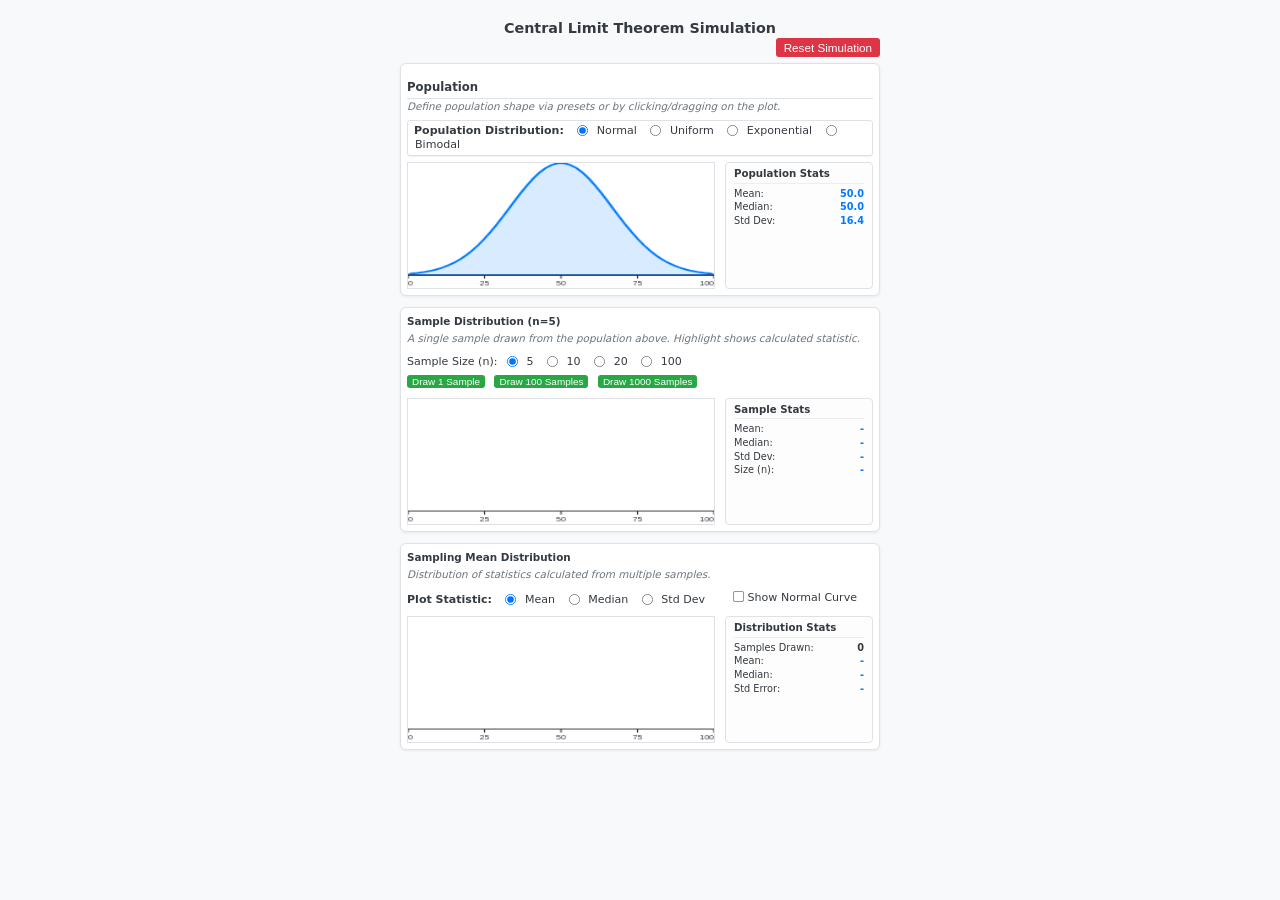
==== commit b6566f87: "Update index.html" ====
--- a/index.html
+++ b/index.html
@@ -1,125 +1,103 @@
 <!DOCTYPE html>
 <html lang="en">
 <head>
-<meta charset="UTF-8">
-<meta name="viewport" content="width=device-width, initial-scale=1.0">
-<title>Central Limit Theorem — an interactive simulation</title>
-<link rel="stylesheet" href="clt.css">
+    <meta charset="UTF-8">
+    <meta name="viewport" content="width=device-width, initial-scale=1.0">
+    <title>CLT Simulation - Formatted</title>
+    <link rel="stylesheet" href="clt.css">
 </head>
 <body>
+    <!-- HTML Content -->
+    <h1>Central Limit Theorem Simulation</h1>
+     <div class="reset-container">
+        <button id="resetBtn" class="reset-button">Reset Simulation</button>
+    </div>
+    <div class="main-container">
+        <section class="simulation-section population-section">
+            <h2>Population</h2>
+            <p class="instructions">Define population shape via presets or by clicking/dragging on the plot.</p>
+            <div class="controls" id="presetControls">
+                 <span>Population Distribution:</span>
+                 <input type="radio" id="presetNormal" name="distType" value="normal" checked> <label for="presetNormal">Normal</label>
+                 <input type="radio" id="presetUniform" name="distType" value="uniform"> <label for="presetUniform">Uniform</label>
+                 <input type="radio" id="presetExponential" name="distType" value="exponential"> <label for="presetExponential">Exponential</label>
+                 <input type="radio" id="presetBimodal" name="distType" value="bimodal"> <label for="presetBimodal">Bimodal</label>
+            </div>
+            <div class="content-area" id="population-area">
+                <div class="canvas-container" id="population-canvas-container">
+                    <!-- Adjusted canvas size slightly if needed, but mainly CSS -->
+                    <canvas id="populationCanvas" class="population-canvas" width="250" height="145"></canvas>
+                </div>
+                <div id="populationStatsDisplay" class="stats-display">
+                    <h2>Population Stats</h2>
+                    <p>Mean: <span id="popMeanVal">-</span></p>
+                    <p>Median: <span id="popMedianVal">-</span></p>
+                    <p>Std Dev: <span id="popStdDevVal">-</span></p>
+                </div>
+            </div>
+        </section>
+        <section class="simulation-section sample-section">
+            <h3>Sample Distribution (n=<span id="nValDisplay">5</span>)</h3>
+            <p class="instructions">A single sample drawn from the population above. Highlight shows calculated statistic.</p>
+            <div class="controls" id="sampleControls">
+                <div class="control-group">
+                     <span>Sample Size (n):</span>
+                     <input type="radio" id="n5" name="sampleSize" value="5" checked> <label for="n5">5</label>
+                     <input type="radio" id="n10" name="sampleSize" value="10"> <label for="n10">10</label>
+                     <input type="radio" id="n20" name="sampleSize" value="20"> <label for="n20">20</label>
+                     <input type="radio" id="n100" name="sampleSize" value="100"> <label for="n100">100</label>
+                </div>
+                <div class="button-group">
+                     <button id="drawSampleBtn">Draw 1 Sample</button>
+                     <button id="draw100SamplesBtn">Draw 100 Samples</button>
+                     <button id="draw1000SamplesBtn">Draw 1000 Samples</button>
+                 </div>
+            </div>
+            <div class="content-area">
+                 <div class="canvas-container">
+                    <!-- Adjusted canvas size slightly if needed, but mainly CSS -->
+                    <canvas id="sampleCanvas" class="sample-canvas" width="250" height="145"></canvas>
+                </div>
+                <div id="sampleStatsDisplay" class="stats-display">
+                    <h2>Sample Stats</h2>
+                    <p>Mean: <span id="sampleMeanVal">-</span></p>
+                    <p>Median: <span id="sampleMedianVal">-</span></p>
+                    <p>Std Dev: <span id="sampleStdDevVal">-</span></p>
+                    <p>Size (n): <span id="sampleNVal">-</span></p>
+                </div>
+            </div>
+        </section>
+         <section class="simulation-section sampling-dist-section">
+             <h3>Sampling <span id="samplingDistStatName">Mean</span> Distribution</h3>
+             <p class="instructions">Distribution of statistics calculated from multiple samples.</p>
+            <div class="controls" id="samplingDistControls">
+                 <span>Plot Statistic:</span>
+                 <span class="stat-select">
+                     <input type="radio" id="statMean" name="samplingStat" value="mean" checked> <label for="statMean">Mean</label>
+                     <input type="radio" id="statMedian" name="samplingStat" value="median"> <label for="statMedian">Median</label>
+                     <input type="radio" id="statStdDev" name="samplingStat" value="stdDev"> <label for="statStdDev">Std Dev</label>
+                 </span>
+                 <label class="checkbox-label"><input type="checkbox" id="showNormalCurve"> Show Normal Curve</label>
+            </div>
+            <div class="content-area">
+                <div class="canvas-container">
+                     <!-- Adjusted canvas size slightly if needed, but mainly CSS -->
+                    <canvas id="samplingDistCanvas" class="sampling-dist-canvas" width="250" height="145"></canvas>
+                </div>
+                <div id="samplingDistStatsDisplay" class="stats-display">
+                    <h2>Distribution Stats</h2>
+                    <p>Samples Drawn: <span id="samplesDrawnVal" class="count">0</span></p>
+                    <p>Mean: <span id="samplingMeanVal">-</span></p>
+                    <p>Median: <span id="samplingMedianVal">-</span></p>
+                    <p>Std Error: <span id="samplingStdDevVal">-</span></p>
+                </div>
+            </div>
+        </section>
+    </div>
 
-<div class="shell">
+    <!-- JavaScript Logic -->
+    <script src="clt.js">
+     </script>
 
-  <header class="masthead">
-    <div class="masthead__text">
-      <h1>Central Limit Theorem</h1>
-      <p class="tagline">The population is a crowd of individuals. A sample picks a few of them.
-      The sample collapses to a single number — its mean — and that number has a
-      distribution of its own: narrower than the population, and normal-shaped
-      whatever the population looks like.</p>
-    </div>
-    <button id="resetBtn" class="btn btn--ghost" type="button">Reset</button>
-  </header>
-
-  <div class="workbench" id="workbench">
-
-    <!-- Animated dots travel across this layer, above all cards -->
-    <canvas id="flightLayer" class="flight-layer" aria-hidden="true"></canvas>
-
-    <!-- 01 · Population: a crowd of individuals -->
-    <section class="stage stage--population" id="popStage">
-      <div class="stage__head">
-        <span class="stage__step">01</span>
-        <h2>Population</h2>
-      </div>
-      <p class="instructions">Every faint dot is one individual. Pick a shape, or drag on the plot to sculpt your own.</p>
-
-      <div class="control-row" id="presetControls">
-        <div class="chips">
-          <input type="radio" id="presetNormal" name="distType" value="normal" checked><label for="presetNormal">Normal</label>
-          <input type="radio" id="presetUniform" name="distType" value="uniform"><label for="presetUniform">Uniform</label>
-          <input type="radio" id="presetExponential" name="distType" value="exponential"><label for="presetExponential">Skewed</label>
-          <input type="radio" id="presetBimodal" name="distType" value="bimodal"><label for="presetBimodal">Bimodal</label>
-        </div>
-      </div>
-
-      <div class="canvas-flex">
-        <canvas id="populationCanvas" class="plot population-canvas" aria-label="Population of individuals"></canvas>
-      </div>
-
-      <dl class="statbar statbar--population">
-        <div class="stat"><dt>Mean</dt><dd id="popMeanVal">-</dd></div>
-        <div class="stat"><dt>Median</dt><dd id="popMedianVal">-</dd></div>
-        <div class="stat"><dt>SD</dt><dd id="popStdDevVal">-</dd></div>
-      </dl>
-    </section>
-
-    <!-- 02 · One sample -->
-    <section class="stage stage--sample" id="sampleStage">
-      <div class="stage__head">
-        <span class="stage__step">02</span>
-        <h2>One sample</h2>
-        <span class="stage__step">n = <span id="nValDisplay">5</span></span>
-        <span class="stage__flow">drawn from the population</span>
-      </div>
-
-      <div id="sampleControls">
-        <div class="control-row">
-          <span class="control-label">n</span>
-          <div class="chips">
-            <input type="radio" id="n5" name="sampleSize" value="5" checked><label for="n5">5</label>
-            <input type="radio" id="n10" name="sampleSize" value="10"><label for="n10">10</label>
-            <input type="radio" id="n20" name="sampleSize" value="20"><label for="n20">20</label>
-            <input type="radio" id="n100" name="sampleSize" value="100"><label for="n100">100</label>
-          </div>
-          <div class="button-group">
-            <button id="drawSampleBtn" class="btn btn--primary" type="button">Draw 1 sample</button>
-            <button id="draw100SamplesBtn" class="btn btn--secondary" type="button">×100</button>
-            <button id="draw1000SamplesBtn" class="btn btn--secondary" type="button">×1,000</button>
-          </div>
-        </div>
-      </div>
-
-      <canvas id="sampleCanvas" class="plot sample-canvas" aria-label="Observations in the current sample"></canvas>
-
-      <dl class="statbar statbar--sample">
-        <div class="stat"><dt>Mean</dt><dd id="sampleMeanVal">-</dd></div>
-        <div class="stat"><dt>Median</dt><dd id="sampleMedianVal">-</dd></div>
-        <div class="stat"><dt>SD</dt><dd id="sampleStdDevVal">-</dd></div>
-        <div class="stat"><dt>n</dt><dd id="sampleNVal">-</dd></div>
-      </dl>
-    </section>
-
-    <!-- 03 · Sampling distribution -->
-    <section class="stage stage--sampling" id="distStage">
-      <div class="stage__head">
-        <span class="stage__step">03</span>
-        <h2>Distribution of the sample <span id="samplingDistStatName">mean</span></h2>
-        <span class="stage__flow">one dot per sample</span>
-      </div>
-
-      <div class="control-row" id="samplingDistControls">
-        <div class="chips">
-          <input type="radio" id="statMean" name="samplingStat" value="mean" checked><label for="statMean">Mean</label>
-          <input type="radio" id="statMedian" name="samplingStat" value="median"><label for="statMedian">Median</label>
-        </div>
-        <label class="toggle"><input type="checkbox" id="showNormalCurve"> Normal curve</label>
-        <label class="toggle"><input type="checkbox" id="showPopOutline"> Population outline</label>
-      </div>
-
-      <canvas id="samplingDistCanvas" class="plot sampling-dist-canvas" aria-label="Distribution of the sample statistic"></canvas>
-
-      <dl class="statbar statbar--sampling">
-        <div class="stat"><dt>Samples</dt><dd id="samplesDrawnVal" class="count">0</dd></div>
-        <div class="stat"><dt>Mean</dt><dd id="samplingMeanVal">-</dd></div>
-        <div class="stat"><dt>SE</dt><dd id="samplingStdDevVal">-</dd></div>
-        <div class="stat stat--theory"><dt>σ/√n</dt><dd id="theorySEVal">-</dd></div>
-      </dl>
-    </section>
-
-  </div>
-</div>
-
-<script src="clt.js"></script>
 </body>
 </html>
--- a/clt.css
+++ b/clt.css
@@ -1,7 +1,3 @@
-/* ============================================================
-   Central Limit Theorem simulation — design tokens
-   ============================================================ */
-
 :root {
   --primary-color: #007bff;
   --secondary-color: #6c757d;
@@ -13,8 +9,8 @@
   --light-bg: #f8f9fa;
   --dark-text: #343a40;
   --medium-text: #6c757d;
-  --border-color: #E8E9E8;
-  --canvas-bg: #E8E9E8;
+  --border-color: #dee2e6;
+  --canvas-bg: #ffffff;
   --pop-line-color: var(--primary-color);
   --pop-fill-color: rgba(0, 123, 255, 0.15);
   --sample-bar-fill: var(--success-color);
@@ -114,9 +110,9 @@
 }
 
 .controls {
-  background-color:#fff6f6;
+  background-color: #ffffff;
   padding: 3px 6px;
-  border-radius: 10px;
+  border-radius: 3px;
   border: 1px solid #dee2e6;
   box-shadow: 0 1px 1px rgba(0, 0, 0, 0.06);
   text-align: left;
@@ -235,7 +231,7 @@
 .stats-display {
   border: 1px solid var(--border-color);
   padding: 4px 8px;
-  background-color: var(--canvas-bg);
+  background-color: #fdfdfd;
   border-radius: 4px;
   width: 130px;
   min-width: 115px;
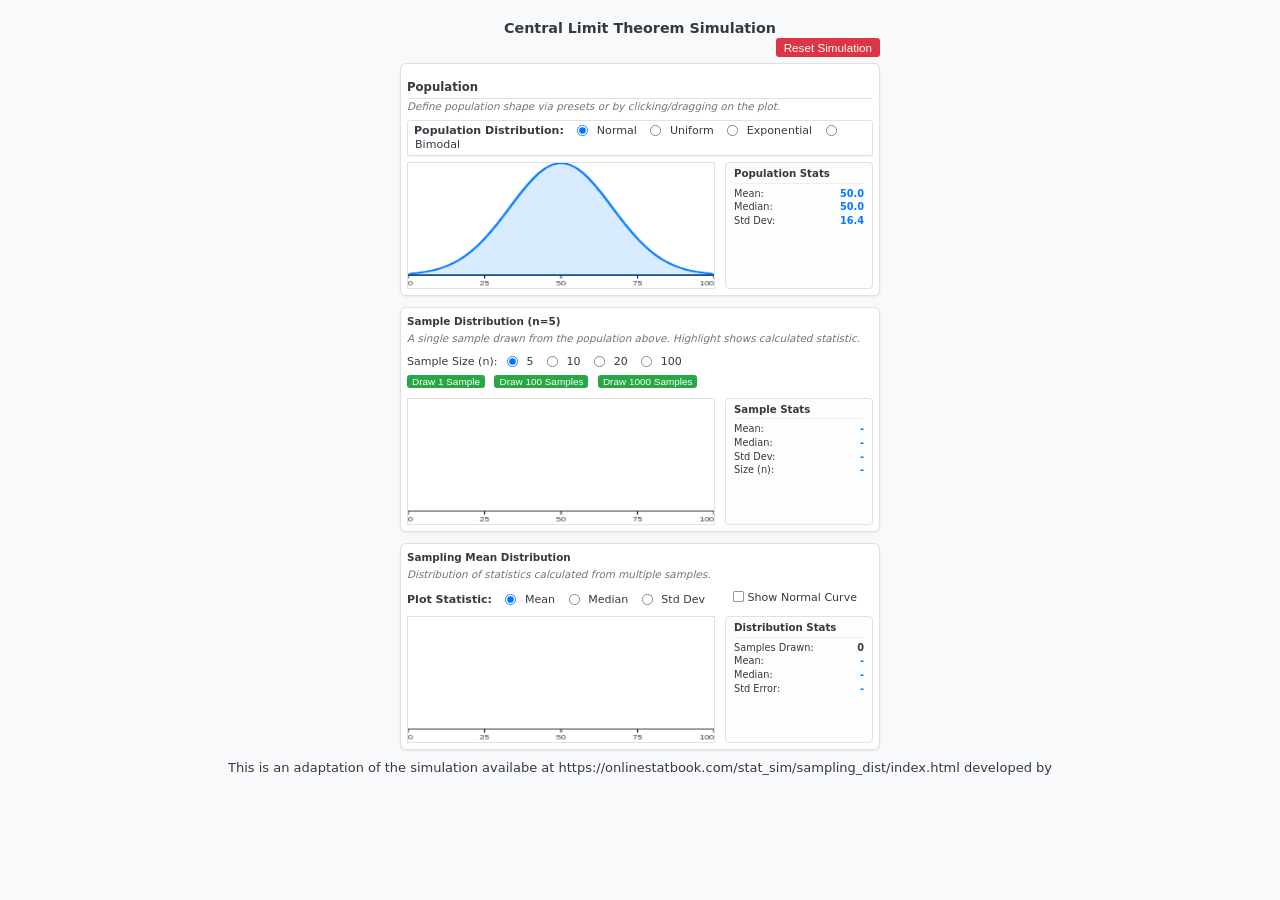
==== commit b80cf363: "Update index.html" ====
--- a/index.html
+++ b/index.html
@@ -98,6 +98,6 @@
     <!-- JavaScript Logic -->
     <script src="clt.js">
      </script>
-
+This is an adaptation of the simulation availabe at https://onlinestatbook.com/stat_sim/sampling_dist/index.html developed by 
 </body>
 </html>
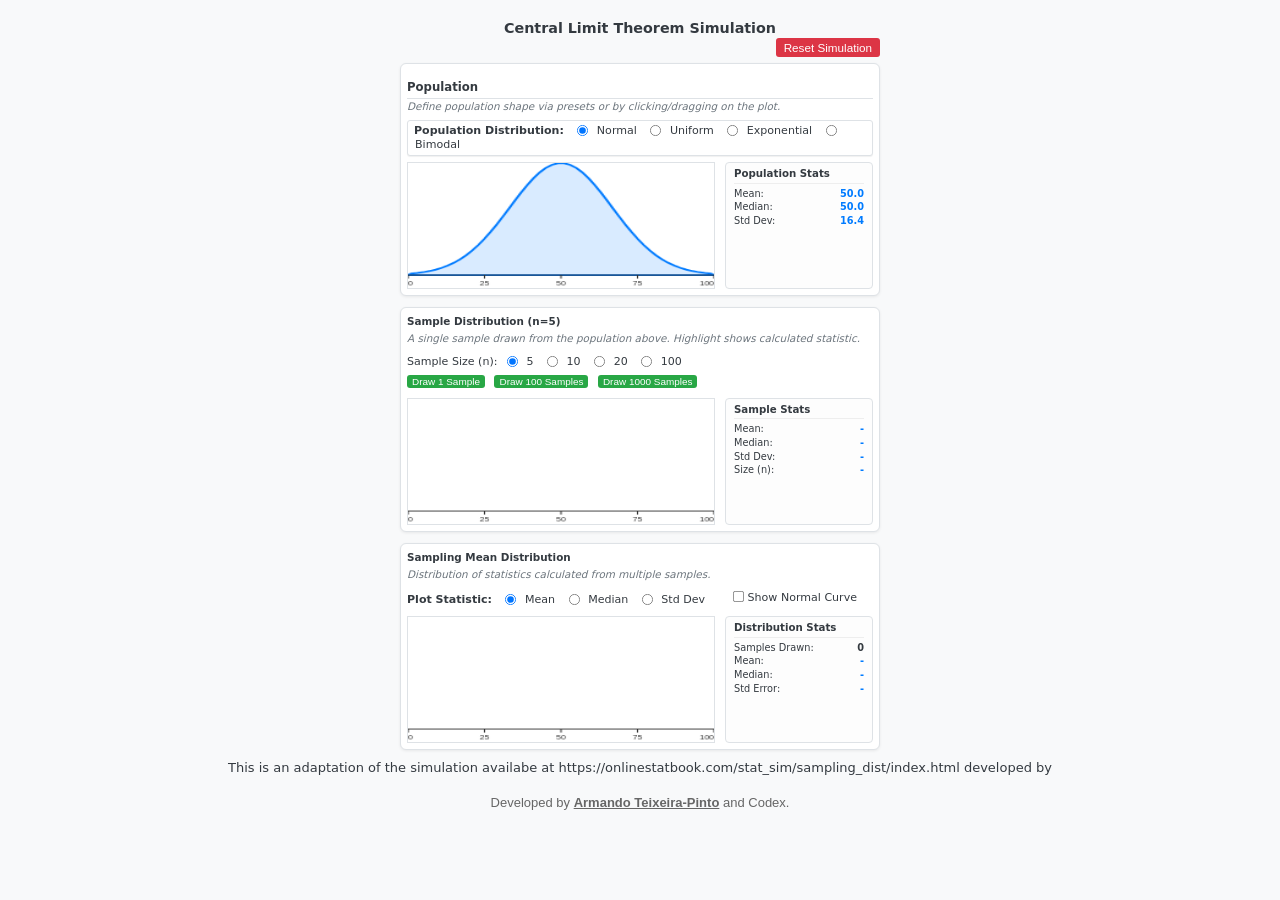
==== commit 091b567f: "Add simulation development credit" ====
--- a/index.html
+++ b/index.html
@@ -99,5 +99,6 @@
     <script src="clt.js">
      </script>
 This is an adaptation of the simulation availabe at https://onlinestatbook.com/stat_sim/sampling_dist/index.html developed by 
+<footer style="padding:18px 20px;text-align:center;color:#666;font:13px Arial,sans-serif">Developed by <a href="https://profiles.sydney.edu.au/armando.teixeira-pinto" style="color:inherit;font-weight:bold">Armando Teixeira-Pinto</a> and Codex.</footer>
 </body>
 </html>
